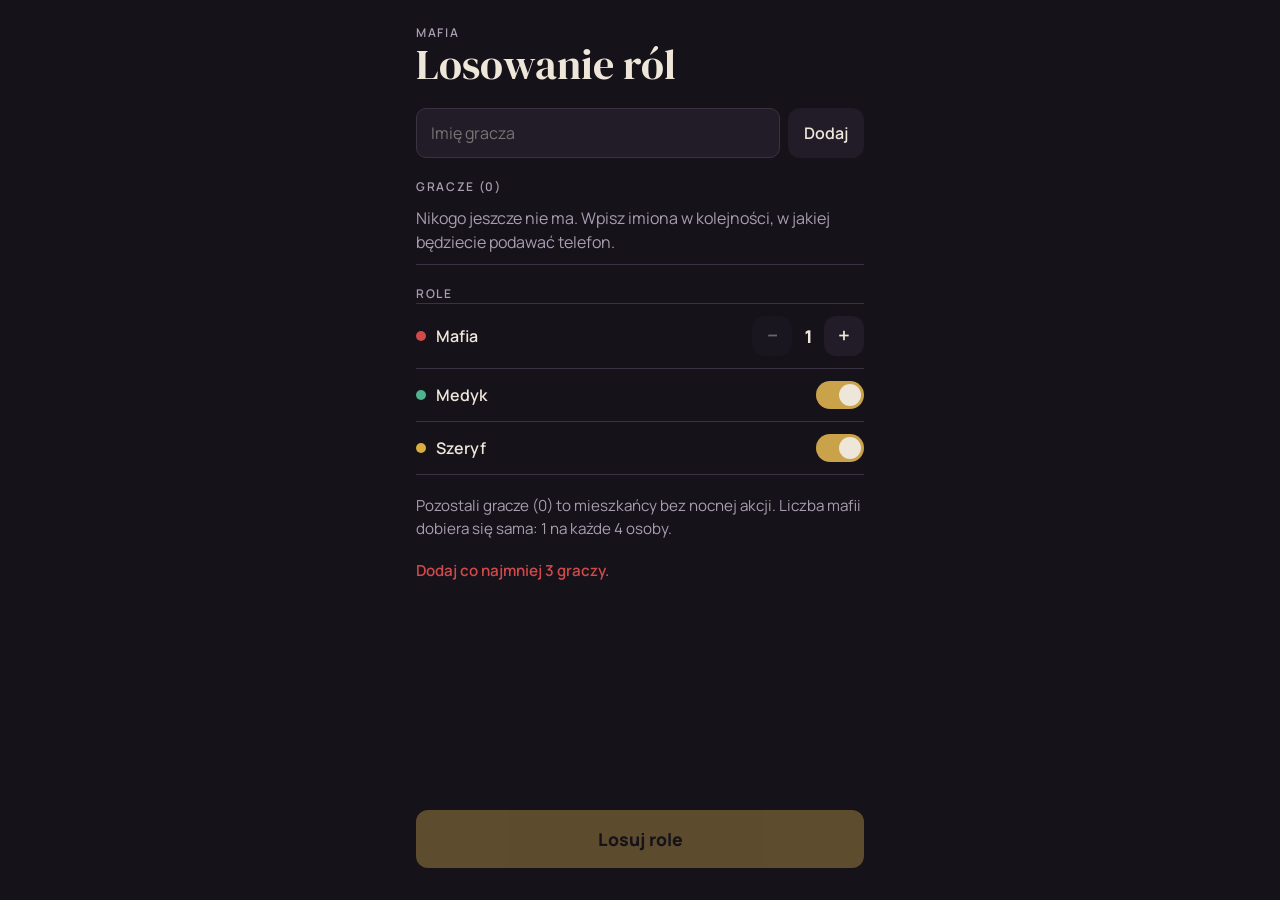
==== index.html @ 5dd01f2d "Add mafia role picker app Co-Authored-By: Claude Opus 5.5 <noreply@anthropic.com> Claude-Session: ht" ====
<!doctype html>
<html lang="pl">
<head>
<meta charset="utf-8">
<meta name="viewport" content="width=device-width, initial-scale=1, viewport-fit=cover">
<title>Mafia Losowanie Ról</title>
<link rel="preconnect" href="https://fonts.googleapis.com">
<link rel="preconnect" href="https://fonts.gstatic.com" crossorigin>
<link rel="stylesheet" href="https://fonts.googleapis.com/css2?family=DM+Serif+Display&family=Manrope:wght@400;600;800&display=swap">
<style>
/* Layout: one centered column, one screen at a time (setup → handoff → reveal → done). Dark by design: the phone gets passed around a dim table. */
:root {
  --bg: #15121a;
  --surface: #211c27;
  --line: #3a3242;
  --fg: #efe6da;
  --muted: #a99db0;
  --accent: #c9a24a;
  --mafia: #d1494b;
  --medyk: #4fb38f;
  --szeryf: #d9ad3f;
  --town: #b9aec4;
  --font-display: "DM Serif Display", Georgia, "Times New Roman", serif;
  --font-body: "Manrope", system-ui, -apple-system, "Segoe UI", sans-serif;
  color-scheme: dark;
}
* { box-sizing: border-box; }
html, body { height: 100%; }
body {
  margin: 0;
  background: var(--bg);
  color: var(--fg);
  font-family: var(--font-body);
  font-size: 16px;
  line-height: 1.5;
  -webkit-tap-highlight-color: transparent;
}
.app {
  max-width: 30rem;
  margin: 0 auto;
  min-height: 100%;
  padding-inline: 16px;
  padding-block: 24px 32px;
  display: flex;
  flex-direction: column;
}
.screen { display: flex; flex-direction: column; gap: 20px; flex: 1; }
h1, h2 {
  font-family: var(--font-display);
  font-weight: 400;
  margin: 0;
  text-wrap: balance;
  line-height: 1.1;
}
h1 { font-size: 2.6rem; }
h2 { font-size: 2rem; }
.eyebrow {
  font-size: .75rem;
  letter-spacing: .14em;
  text-transform: uppercase;
  color: var(--muted);
  font-weight: 600;
}
p { margin: 0; }
.muted { color: var(--muted); }

/* Players */
.add-row { display: flex; gap: 8px; }
.add-row input {
  flex: 1;
  min-width: 0;
  font: inherit;
  color: var(--fg);
  background: var(--surface);
  border: 1px solid var(--line);
  border-radius: 10px;
  padding: 12px 14px;
}
.add-row input:focus-visible { outline: 2px solid var(--accent); outline-offset: 1px; }
.players { list-style: none; margin: 0; padding: 0; display: flex; flex-direction: column; }
.players li {
  display: flex;
  align-items: center;
  gap: 12px;
  padding: 10px 0;
  border-bottom: 1px solid var(--line);
}
.players .num { width: 1.6rem; color: var(--muted); font-variant-numeric: tabular-nums; font-size: .9rem; }
.players .name { flex: 1; min-width: 0; overflow-wrap: anywhere; font-weight: 600; }
.empty { color: var(--muted); padding: 12px 0; border-bottom: 1px solid var(--line); }

/* Roles config */
.config { display: flex; flex-direction: column; border-top: 1px solid var(--line); }
.config-row {
  display: flex;
  align-items: center;
  justify-content: space-between;
  gap: 12px;
  padding: 12px 0;
  border-bottom: 1px solid var(--line);
}
.config-row .label { display: flex; align-items: center; gap: 10px; font-weight: 600; }
.dot { width: 10px; height: 10px; border-radius: 50%; flex: none; }
.stepper { display: flex; align-items: center; gap: 4px; }
.stepper output { min-width: 2ch; text-align: center; font-weight: 800; font-variant-numeric: tabular-nums; font-size: 1.1rem; }
.switch { position: relative; width: 48px; height: 28px; flex: none; }
.switch input { position: absolute; inset: 0; opacity: 0; margin: 0; cursor: pointer; }
.switch span {
  position: absolute; inset: 0;
  background: var(--line);
  border-radius: 14px;
  transition: background .15s;
  pointer-events: none;
}
.switch span::after {
  content: "";
  position: absolute; top: 3px; left: 3px;
  width: 22px; height: 22px; border-radius: 50%;
  background: var(--fg);
  transition: transform .15s;
}
.switch input:checked + span { background: var(--accent); }
.switch input:checked + span::after { transform: translateX(20px); }
.switch input:focus-visible + span { outline: 2px solid var(--accent); outline-offset: 2px; }
.summary { font-size: .95rem; color: var(--muted); }
.warn { color: var(--mafia); font-size: .95rem; font-weight: 600; }

/* Buttons */
button {
  font: inherit;
  cursor: pointer;
  border: none;
  border-radius: 12px;
  color: var(--fg);
  background: var(--surface);
  padding: 12px 16px;
  font-weight: 600;
}
button:focus-visible { outline: 2px solid var(--accent); outline-offset: 2px; }
button:disabled { opacity: .4; cursor: not-allowed; }
.btn-primary {
  background: var(--accent);
  color: var(--bg);
  font-weight: 800;
  font-size: 1.1rem;
  padding: 16px;
  width: 100%;
}
.btn-ghost { background: transparent; border: 1px solid var(--line); width: 100%; }
.btn-icon { width: 40px; height: 40px; padding: 0; font-size: 1.3rem; line-height: 1; background: var(--surface); }
.btn-remove { background: transparent; color: var(--muted); width: 36px; height: 36px; padding: 0; font-size: 1.3rem; }
.spacer { flex: 1; }
.actions { display: flex; flex-direction: column; gap: 10px; }

/* Handoff */
.handoff { justify-content: center; text-align: center; align-items: center; }
.handoff .who { font-family: var(--font-display); font-size: 3.2rem; line-height: 1.05; overflow-wrap: anywhere; }
.progress { font-variant-numeric: tabular-nums; color: var(--muted); }
.progress-bar { width: 100%; height: 4px; background: var(--surface); border-radius: 2px; overflow: hidden; }
.progress-bar div { height: 100%; background: var(--accent); transition: width .2s; }

/* Role card */
.card {
  border: 2px solid var(--role);
  border-radius: 18px;
  padding: 28px 20px;
  text-align: center;
  display: flex;
  flex-direction: column;
  gap: 14px;
  align-items: center;
  animation: flip .35s ease-out;
}
.card .role-name { font-family: var(--font-display); font-size: 3.4rem; color: var(--role); line-height: 1; }
.card .for { color: var(--muted); }
.card .desc { max-width: 26rem; }
.card .partners { border-top: 1px solid var(--line); padding-top: 14px; width: 100%; }
.card .partners strong { color: var(--role); }
.sigil { width: 64px; height: 64px; }
@keyframes flip { from { transform: scale(.94); } to { transform: none; } }

/* Narrator list */
.roster { list-style: none; margin: 0; padding: 0; }
.roster li { display: flex; justify-content: space-between; gap: 12px; padding: 10px 0; border-bottom: 1px solid var(--line); }
.roster .r { font-weight: 800; }

.confirm-box { border: 1px solid var(--line); border-radius: 12px; padding: 16px; display: flex; flex-direction: column; gap: 12px; }
.confirm-box .row { display: flex; gap: 10px; }
.confirm-box .row button { flex: 1; }

@media (prefers-reduced-motion: reduce) {
  .card { animation: none; }
  .switch span, .switch span::after, .progress-bar div { transition: none; }
}
</style>
</head>
<body>
<main class="app" id="app"></main>

<script>
(() => {
  const ROLES = {
    mafia: {
      name: "Mafia",
      color: "var(--mafia)",
      desc: "W nocy razem z resztą mafii wybierasz jedną osobę do wyeliminowania. W dzień udajesz niewinnego mieszkańca."
    },
    medyk: {
      name: "Medyk",
      color: "var(--medyk)",
      desc: "Każdej nocy wskazujesz jedną osobę do ochrony. Jeśli mafia wybierze właśnie ją, przeżyje."
    },
    szeryf: {
      name: "Szeryf",
      color: "var(--szeryf)",
      desc: "Każdej nocy sprawdzasz jedną osobę. Prowadzący pokaże Ci, czy należy do mafii."
    },
    town: {
      name: "Mieszkaniec",
      color: "var(--town)",
      desc: "Nie masz nocnej akcji. W dzień szukasz mafii i głosujesz, kogo wyeliminować."
    }
  };

  const SIGILS = {
    mafia: '<svg class="sigil" viewBox="0 0 64 64" aria-hidden="true"><path fill="currentColor" d="M10 38h44l-4-6H14z"/><path fill="currentColor" d="M18 32l3-18c1-4 5-5 8-3l3 2 3-2c3-2 7-1 8 3l3 18z"/><rect x="10" y="38" width="44" height="4" rx="2" fill="currentColor" opacity=".55"/></svg>',
    medyk: '<svg class="sigil" viewBox="0 0 64 64" aria-hidden="true"><path fill="currentColor" d="M26 10h12v16h16v12H38v16H26V38H10V26h16z"/></svg>',
    szeryf: '<svg class="sigil" viewBox="0 0 64 64" aria-hidden="true"><path fill="currentColor" d="M32 6l7 13 14-2-6 13 10 10-14 2-1 15-10-9-10 9-1-15-14-2 10-10-6-13 14 2z"/><circle cx="32" cy="34" r="7" fill="var(--bg)"/></svg>',
    town: '<svg class="sigil" viewBox="0 0 64 64" aria-hidden="true"><path fill="currentColor" d="M32 10L8 30h6v24h14V40h8v14h14V30h6z"/></svg>'
  };

  const STORE_KEY = "mafia-roles-v1";
  const app = document.getElementById("app");

  const saved = load();
  const state = {
    players: saved.players || [],
    mafia: saved.mafia || 1,
    medyk: saved.medyk ?? true,
    szeryf: saved.szeryf ?? true,
    mafiaTouched: saved.mafiaTouched || false,
    assignment: null,   // [{ name, role }]
    index: 0,
    phase: "setup",     // setup | handoff | reveal | done
    confirm: null,
    showRoster: false
  };

  function load() {
    try { return JSON.parse(localStorage.getItem(STORE_KEY)) || {}; } catch { return {}; }
  }
  function save() {
    try {
      localStorage.setItem(STORE_KEY, JSON.stringify({
        players: state.players, mafia: state.mafia, medyk: state.medyk,
        szeryf: state.szeryf, mafiaTouched: state.mafiaTouched
      }));
    } catch {}
  }

  function esc(s) {
    return String(s).replace(/[&<>"']/g, c => ({ "&": "&amp;", "<": "&lt;", ">": "&gt;", '"': "&quot;", "'": "&#39;" }[c]));
  }

  function suggestedMafia(n) { return Math.max(1, Math.floor(n / 4)); }

  function randInt(max) {
    const buf = new Uint32Array(1);
    const limit = Math.floor(0x100000000 / max) * max;
    let x;
    do { crypto.getRandomValues(buf); x = buf[0]; } while (x >= limit);
    return x % max;
  }
  function shuffle(arr) {
    const a = arr.slice();
    for (let i = a.length - 1; i > 0; i--) {
      const j = randInt(i + 1);
      [a[i], a[j]] = [a[j], a[i]];
    }
    return a;
  }

  function validate() {
    const n = state.players.length;
    const specials = state.mafia + (state.medyk ? 1 : 0) + (state.szeryf ? 1 : 0);
    if (n < 3) return { ok: false, msg: "Dodaj co najmniej 3 graczy." };
    if (specials > n) return { ok: false, msg: `Za dużo ról specjalnych (${specials}) na ${n} graczy.` };
    if (state.mafia * 2 >= n) return { ok: false, msg: "Mafii musi być mniej niż połowa graczy, inaczej wygrywa od razu." };
    return { ok: true };
  }

  function deal() {
    const roles = [];
    for (let i = 0; i < state.mafia; i++) roles.push("mafia");
    if (state.medyk) roles.push("medyk");
    if (state.szeryf) roles.push("szeryf");
    while (roles.length < state.players.length) roles.push("town");
    const shuffled = shuffle(roles);
    state.assignment = state.players.map((name, i) => ({ name, role: shuffled[i] }));
    state.index = 0;
    state.phase = "handoff";
    state.confirm = null;
    state.showRoster = false;
    requestWakeLock();
  }

  let wakeLock = null;
  async function requestWakeLock() {
    try { if ("wakeLock" in navigator && !wakeLock) wakeLock = await navigator.wakeLock.request("screen"); } catch {}
  }
  document.addEventListener("visibilitychange", () => {
    if (document.visibilityState === "visible" && state.phase !== "setup") { wakeLock = null; requestWakeLock(); }
  });

  function addPlayer(raw) {
    const name = raw.trim().replace(/\s+/g, " ");
    if (!name) return "";
    if (state.players.some(p => p.toLowerCase() === name.toLowerCase())) return `${name} już jest na liście.`;
    state.players.push(name);
    if (!state.mafiaTouched) state.mafia = suggestedMafia(state.players.length);
    save();
    return "";
  }

  // ---------- Render ----------
  function render(focusInput) {
    const fn = { setup: renderSetup, handoff: renderHandoff, reveal: renderReveal, done: renderDone }[state.phase];
    app.innerHTML = fn();
    if (focusInput) {
      const inp = document.getElementById("name-input");
      if (inp) inp.focus();
    }
    window.scrollTo(0, 0);
  }

  function renderSetup() {
    const n = state.players.length;
    const v = validate();
    const town = Math.max(0, n - state.mafia - (state.medyk ? 1 : 0) - (state.szeryf ? 1 : 0));
    const list = n
      ? state.players.map((p, i) => `
          <li>
            <span class="num">${i + 1}.</span>
            <span class="name">${esc(p)}</span>
            <button class="btn-remove" data-act="remove" data-i="${i}" aria-label="Usuń ${esc(p)}">×</button>
          </li>`).join("")
      : `<li class="empty">Nikogo jeszcze nie ma. Wpisz imiona w kolejności, w jakiej będziecie podawać telefon.</li>`;

    return `
      <section class="screen">
        <div>
          <div class="eyebrow">Mafia</div>
          <h1>Losowanie ról</h1>
        </div>

        <form class="add-row" id="add-form" autocomplete="off">
          <input id="name-input" type="text" placeholder="Imię gracza" maxlength="24" enterkeyhint="done" aria-label="Imię gracza">
          <button type="submit">Dodaj</button>
        </form>
        <p class="warn" id="add-err" hidden></p>

        <div>
          <div class="eyebrow">Gracze (${n})</div>
          <ul class="players">${list}</ul>
        </div>

        <div>
          <div class="eyebrow">Role</div>
          <div class="config">
            <div class="config-row">
              <span class="label"><span class="dot" style="background:var(--mafia)"></span>Mafia</span>
              <div class="stepper">
                <button class="btn-icon" data-act="mafia-dec" aria-label="Mniej mafii" ${state.mafia <= 1 ? "disabled" : ""}>−</button>
                <output id="mafia-count">${state.mafia}</output>
                <button class="btn-icon" data-act="mafia-inc" aria-label="Więcej mafii">+</button>
              </div>
            </div>
            <label class="config-row" for="t-medyk">
              <span class="label"><span class="dot" style="background:var(--medyk)"></span>Medyk</span>
              <span class="switch"><input type="checkbox" id="t-medyk" data-act="toggle-medyk" ${state.medyk ? "checked" : ""}><span></span></span>
            </label>
            <label class="config-row" for="t-szeryf">
              <span class="label"><span class="dot" style="background:var(--szeryf)"></span>Szeryf</span>
              <span class="switch"><input type="checkbox" id="t-szeryf" data-act="toggle-szeryf" ${state.szeryf ? "checked" : ""}><span></span></span>
            </label>
          </div>
        </div>

        <p class="summary">Pozostali gracze (${town}) to mieszkańcy bez nocnej akcji.${state.mafiaTouched ? "" : ` Liczba mafii dobiera się sama: 1 na każde 4 osoby.`}</p>
        ${v.ok ? "" : `<p class="warn">${v.msg}</p>`}

        <div class="spacer"></div>
        <div class="actions">
          <button class="btn-primary" data-act="deal" ${v.ok ? "" : "disabled"}>Losuj role</button>
          ${n ? `<button class="btn-ghost" data-act="clear">Wyczyść listę</button>` : ""}
          ${state.confirm === "clear" ? confirmBox("Usunąć wszystkich graczy z listy?", "clear-yes") : ""}
        </div>
      </section>`;
  }

  function progress() {
    const total = state.assignment.length;
    return `
      <div style="width:100%;display:flex;flex-direction:column;gap:8px">
        <div class="progress">Gracz ${state.index + 1} z ${total}</div>
        <div class="progress-bar"><div style="width:${(state.index / total) * 100}%"></div></div>
      </div>`;
  }

  function renderHandoff() {
    const p = state.assignment[state.index];
    return `
      <section class="screen handoff">
        ${progress()}
        <div class="spacer"></div>
        <p class="muted">Podaj telefon do</p>
        <div class="who">${esc(p.name)}</div>
        <p class="muted">Upewnij się, że nikt inny nie patrzy na ekran.</p>
        <div class="spacer"></div>
        <div class="actions" style="width:100%">
          <button class="btn-primary" data-act="show">Jestem ${esc(p.name)}, pokaż rolę</button>
          <button class="btn-ghost" data-act="abort">Przerwij grę</button>
          ${state.confirm === "abort" ? confirmBox("Przerwać? Role trzeba będzie wylosować od nowa.", "abort-yes") : ""}
        </div>
      </section>`;
  }

  function renderReveal() {
    const p = state.assignment[state.index];
    const r = ROLES[p.role];
    let partners = "";
    if (p.role === "mafia") {
      const others = state.assignment.filter(a => a.role === "mafia" && a.name !== p.name).map(a => `<strong>${esc(a.name)}</strong>`);
      partners = `<div class="partners">${others.length ? `Twoja mafia: ${others.join(", ")}` : "Działasz sam."}</div>`;
    }
    const last = state.index === state.assignment.length - 1;
    return `
      <section class="screen">
        ${progress()}
        <div class="card" style="--role:${r.color}">
          <span class="for">${esc(p.name)}, Twoja rola to</span>
          <span style="color:var(--role)">${SIGILS[p.role]}</span>
          <span class="role-name">${r.name}</span>
          <p class="desc">${r.desc}</p>
          ${partners}
        </div>
        <div class="spacer"></div>
        <button class="btn-primary" data-act="hide">${last ? "Zapamiętane, zakończ" : "Zapamiętane, ukryj i podaj dalej"}</button>
      </section>`;
  }

  function renderDone() {
    const roster = state.assignment.map(a => {
      const r = ROLES[a.role];
      return `<li><span>${esc(a.name)}</span><span class="r" style="color:${r.color}">${r.name}</span></li>`;
    }).join("");
    return `
      <section class="screen">
        <div>
          <div class="eyebrow">Wszyscy znają role</div>
          <h2>Miasto zasypia</h2>
        </div>
        <p class="muted">Oddajcie telefon prowadzącemu. Tylko prowadzący może zajrzeć do listy ról.</p>
        ${state.showRoster
          ? `<ul class="roster">${roster}</ul>
             <button class="btn-ghost" data-act="hide-roster">Ukryj listę</button>`
          : `<button class="btn-ghost" data-act="show-roster">Pokaż role (tylko prowadzący)</button>
             ${state.confirm === "roster" ? confirmBox("Na pewno jesteś prowadzącym? Lista pokaże role wszystkich graczy.", "roster-yes") : ""}`}
        <div class="spacer"></div>
        <div class="actions">
          <button class="btn-primary" data-act="deal">Nowe losowanie, ci sami gracze</button>
          <button class="btn-ghost" data-act="to-setup">Zmień graczy lub role</button>
        </div>
      </section>`;
  }

  function confirmBox(text, yesAct) {
    return `
      <div class="confirm-box">
        <p>${text}</p>
        <div class="row">
          <button class="btn-ghost" data-act="confirm-no">Anuluj</button>
          <button class="btn-primary" data-act="${yesAct}" style="font-size:1rem;padding:12px">Tak</button>
        </div>
      </div>`;
  }

  // ---------- Events ----------
  app.addEventListener("submit", e => {
    e.preventDefault();
    const inp = document.getElementById("name-input");
    const err = addPlayer(inp.value);
    render(true);
    if (err) {
      const el = document.getElementById("add-err");
      el.textContent = err;
      el.hidden = false;
      document.getElementById("name-input").value = inp.value;
    }
  });

  app.addEventListener("change", e => {
    const act = e.target.dataset.act;
    if (!act) return;
    if (act === "toggle-medyk") state.medyk = e.target.checked;
    if (act === "toggle-szeryf") state.szeryf = e.target.checked;
    save();
    render();
  });

  app.addEventListener("click", e => {
    const btn = e.target.closest("button[data-act]");
    if (!btn || btn.disabled) return;
    const act = btn.dataset.act;
    switch (act) {
      case "remove":
        state.players.splice(+btn.dataset.i, 1);
        if (!state.mafiaTouched) state.mafia = suggestedMafia(state.players.length);
        break;
      case "mafia-dec": state.mafia = Math.max(1, state.mafia - 1); state.mafiaTouched = true; break;
      case "mafia-inc": state.mafia += 1; state.mafiaTouched = true; break;
      case "clear": state.confirm = "clear"; break;
      case "clear-yes": state.players = []; state.mafia = 1; state.mafiaTouched = false; state.confirm = null; break;
      case "deal": if (validate().ok) deal(); break;
      case "show": state.phase = "reveal"; state.confirm = null; break;
      case "hide":
        state.index += 1;
        state.phase = state.index >= state.assignment.length ? "done" : "handoff";
        break;
      case "abort": state.confirm = "abort"; break;
      case "abort-yes": state.phase = "setup"; state.assignment = null; state.confirm = null; break;
      case "show-roster": state.confirm = "roster"; break;
      case "roster-yes": state.showRoster = true; state.confirm = null; break;
      case "hide-roster": state.showRoster = false; break;
      case "to-setup": state.phase = "setup"; state.assignment = null; state.confirm = null; break;
      case "confirm-no": state.confirm = null; break;
      default: return;
    }
    save();
    render();
  });

  render();
})();
</script>
</body>
</html>
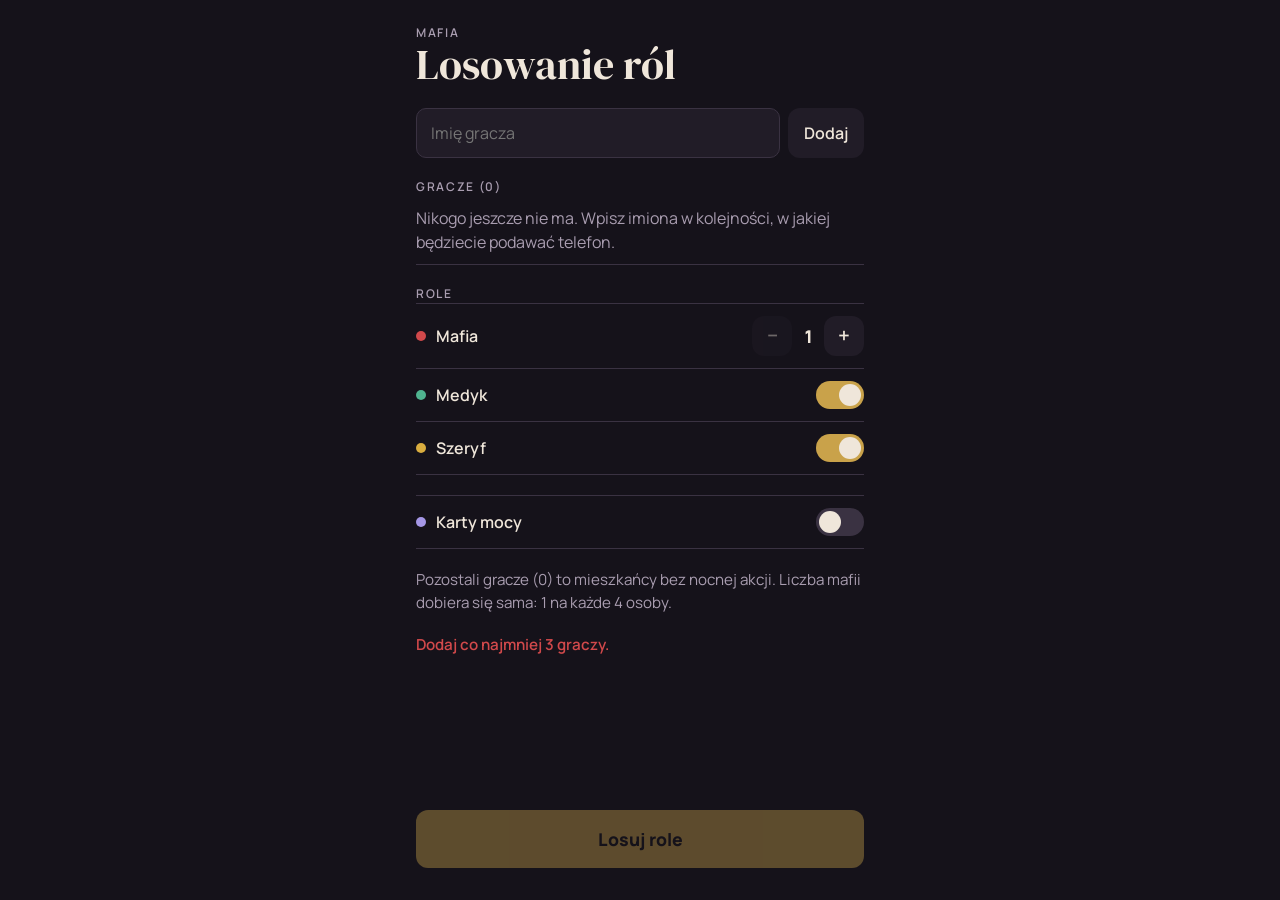
==== commit fcaceec9: "Add optional power cards Co-Authored-By: Claude Opus 5.5 <noreply@anthropic.com> Claude-Session: htt" ====
--- a/index.html
+++ b/index.html
@@ -20,6 +20,7 @@
   --medyk: #4fb38f;
   --szeryf: #d9ad3f;
   --town: #b9aec4;
+  --power: #a597e6;
   --font-display: "DM Serif Display", Georgia, "Times New Roman", serif;
   --font-body: "Manrope", system-ui, -apple-system, "Segoe UI", sans-serif;
   color-scheme: dark;
@@ -178,6 +179,26 @@
 .card .partners strong { color: var(--role); }
 .sigil { width: 64px; height: 64px; }
 @keyframes flip { from { transform: scale(.94); } to { transform: none; } }
+
+/* Power cards */
+.power-head { display: flex; align-items: center; justify-content: space-between; gap: 12px; }
+.power-bulk { display: flex; gap: 8px; padding-top: 12px; }
+.power-bulk button { padding: 6px 12px; font-size: .85rem; background: transparent; border: 1px solid var(--line); color: var(--muted); }
+.power-row { align-items: flex-start; }
+.power-row .label { flex-direction: column; align-items: flex-start; gap: 2px; min-width: 0; }
+.power-row .pdesc { font-weight: 400; font-size: .88rem; color: var(--muted); }
+.power-card {
+  border: 1px dashed var(--power);
+  border-radius: 14px;
+  padding: 16px 18px;
+  display: flex;
+  flex-direction: column;
+  gap: 6px;
+}
+.power-card .eyebrow { color: var(--power); }
+.power-card .pname { font-family: var(--font-display); font-size: 1.8rem; line-height: 1.1; color: var(--power); }
+.power-card .note { font-size: .85rem; color: var(--muted); }
+.roster .p { display: block; font-size: .85rem; color: var(--power); }
 
 /* Narrator list */
 .roster { list-style: none; margin: 0; padding: 0; }
@@ -229,6 +250,23 @@
     town: '<svg class="sigil" viewBox="0 0 64 64" aria-hidden="true"><path fill="currentColor" d="M32 10L8 30h6v24h14V40h8v14h14V30h6z"/></svg>'
   };
 
+  // Każda karta działa raz na grę. Gracz zgłasza jej użycie prowadzącemu.
+  const POWERS = [
+    { id: "kamizelka", name: "Kamizelka kuloodporna", desc: "Przeżywasz pierwszy nocny atak mafii na Ciebie." },
+    { id: "immunitet", name: "Immunitet", desc: "Raz unikasz wyeliminowania w dziennym głosowaniu. Odpada osoba z drugim wynikiem." },
+    { id: "podwojny", name: "Podwójny głos", desc: "W jednym dziennym głosowaniu Twój głos liczy się podwójnie." },
+    { id: "weto", name: "Weto", desc: "Raz anulujesz dzienne głosowanie. Tego dnia nikt nie odpada." },
+    { id: "alibi", name: "Alibi", desc: "Gdy szeryf sprawdzi Cię pierwszy raz, prowadzący pokaże mu, że nie jesteś mafią." },
+    { id: "podsluch", name: "Podsłuch", desc: "Raz w nocy prowadzący zdradza Ci, kogo wskazała mafia. Nie dowiesz się, kto wskazywał." },
+    { id: "zemsta", name: "Zemsta", desc: "Gdy odpadniesz, wskazujesz jedną osobę, która odpada razem z Tobą." },
+    { id: "testament", name: "Testament", desc: "Gdy odpadniesz, prowadzący ujawnia wszystkim rolę jednej wybranej przez Ciebie osoby." },
+    { id: "kneblowanie", name: "Knebel", desc: "Raz w ciągu dnia wskazujesz osobę, która do końca dnia nie może mówić ani głosować." },
+    { id: "przekupstwo", name: "Przekupstwo", desc: "Raz przenosisz głos wybranej osoby na innego kandydata w dziennym głosowaniu." },
+    { id: "detektyw", name: "Detektyw", desc: "Raz w nocy pytasz prowadzącego, czy wybrana osoba ma jakąkolwiek rolę specjalną." },
+    { id: "zamiana", name: "Zamiana miejsc", desc: "Raz w nocy wskazujesz osobę. Jeśli mafia zaatakuje Ciebie, zginie ona zamiast Ciebie." }
+  ];
+  const POWER_BY_ID = Object.fromEntries(POWERS.map(c => [c.id, c]));
+
   const STORE_KEY = "mafia-roles-v1";
   const app = document.getElementById("app");
 
@@ -239,7 +277,9 @@
     medyk: saved.medyk ?? true,
     szeryf: saved.szeryf ?? true,
     mafiaTouched: saved.mafiaTouched || false,
-    assignment: null,   // [{ name, role }]
+    powersOn: saved.powersOn ?? false,
+    powers: (saved.powers || POWERS.map(c => c.id)).filter(id => POWER_BY_ID[id]),
+    assignment: null,   // [{ name, role, power }]
     index: 0,
     phase: "setup",     // setup | handoff | reveal | done
     confirm: null,
@@ -253,7 +293,8 @@
     try {
       localStorage.setItem(STORE_KEY, JSON.stringify({
         players: state.players, mafia: state.mafia, medyk: state.medyk,
-        szeryf: state.szeryf, mafiaTouched: state.mafiaTouched
+        szeryf: state.szeryf, mafiaTouched: state.mafiaTouched,
+        powersOn: state.powersOn, powers: state.powers
       }));
     } catch {}
   }
@@ -286,6 +327,7 @@
     if (n < 3) return { ok: false, msg: "Dodaj co najmniej 3 graczy." };
     if (specials > n) return { ok: false, msg: `Za dużo ról specjalnych (${specials}) na ${n} graczy.` };
     if (state.mafia * 2 >= n) return { ok: false, msg: "Mafii musi być mniej niż połowa graczy, inaczej wygrywa od razu." };
+    if (state.powersOn && !state.powers.length) return { ok: false, msg: "Włącz co najmniej jedną kartę mocy albo wyłącz karty mocy." };
     return { ok: true };
   }
 
@@ -296,12 +338,20 @@
     if (state.szeryf) roles.push("szeryf");
     while (roles.length < state.players.length) roles.push("town");
     const shuffled = shuffle(roles);
-    state.assignment = state.players.map((name, i) => ({ name, role: shuffled[i] }));
+    const powers = state.powersOn ? drawPowers(state.players.length) : [];
+    state.assignment = state.players.map((name, i) => ({ name, role: shuffled[i], power: powers[i] || null }));
     state.index = 0;
     state.phase = "handoff";
     state.confirm = null;
     state.showRoster = false;
     requestWakeLock();
+  }
+
+  // Karty nie powtarzają się, dopóki starcza talii. Potem talia jest tasowana od nowa.
+  function drawPowers(n) {
+    const out = [];
+    while (out.length < n) out.push(...shuffle(state.powers));
+    return out.slice(0, n);
   }
 
   let wakeLock = null;
@@ -330,8 +380,10 @@
       const inp = document.getElementById("name-input");
       if (inp) inp.focus();
     }
-    window.scrollTo(0, 0);
-  }
+    if (state.phase !== lastPhase || state.phase !== "setup") window.scrollTo(0, 0);
+    lastPhase = state.phase;
+  }
+  let lastPhase = null;
 
   function renderSetup() {
     const n = state.players.length;
@@ -386,6 +438,16 @@
           </div>
         </div>
 
+        <div>
+          <div class="config">
+            <label class="config-row" for="t-powers">
+              <span class="label"><span class="dot" style="background:var(--power)"></span>Karty mocy</span>
+              <span class="switch"><input type="checkbox" id="t-powers" data-act="toggle-powers" ${state.powersOn ? "checked" : ""}><span></span></span>
+            </label>
+          </div>
+          ${state.powersOn ? renderPowerList() : ""}
+        </div>
+
         <p class="summary">Pozostali gracze (${town}) to mieszkańcy bez nocnej akcji.${state.mafiaTouched ? "" : ` Liczba mafii dobiera się sama: 1 na każde 4 osoby.`}</p>
         ${v.ok ? "" : `<p class="warn">${v.msg}</p>`}
 
@@ -396,6 +458,25 @@
           ${state.confirm === "clear" ? confirmBox("Usunąć wszystkich graczy z listy?", "clear-yes") : ""}
         </div>
       </section>`;
+  }
+
+  function renderPowerList() {
+    const on = new Set(state.powers);
+    const rows = POWERS.map(c => `
+      <label class="config-row power-row" for="pc-${c.id}">
+        <span class="label"><span>${c.name}</span><span class="pdesc">${c.desc}</span></span>
+        <span class="switch"><input type="checkbox" id="pc-${c.id}" data-act="toggle-card" data-id="${c.id}" ${on.has(c.id) ? "checked" : ""}><span></span></span>
+      </label>`).join("");
+    const n = state.players.length;
+    const repeat = n > state.powers.length && state.powers.length
+      ? ` Graczy jest więcej niż kart, więc część kart się powtórzy.` : "";
+    return `
+      <div class="power-bulk">
+        <button data-act="cards-all">Włącz wszystkie</button>
+        <button data-act="cards-none">Wyłącz wszystkie</button>
+      </div>
+      <p class="summary" style="padding-top:10px">Każdy gracz dostaje jedną losową kartę z ${state.powers.length} włączonych.${repeat}</p>
+      <div class="config" style="border-top:none">${rows}</div>`;
   }
 
   function progress() {
@@ -444,6 +525,13 @@
           <p class="desc">${r.desc}</p>
           ${partners}
         </div>
+        ${p.power ? `
+        <div class="power-card">
+          <span class="eyebrow">Twoja karta mocy</span>
+          <span class="pname">${POWER_BY_ID[p.power].name}</span>
+          <p>${POWER_BY_ID[p.power].desc}</p>
+          <p class="note">Działa raz na grę. Gdy chcesz jej użyć, daj znać prowadzącemu.</p>
+        </div>` : ""}
         <div class="spacer"></div>
         <button class="btn-primary" data-act="hide">${last ? "Zapamiętane, zakończ" : "Zapamiętane, ukryj i podaj dalej"}</button>
       </section>`;
@@ -452,7 +540,8 @@
   function renderDone() {
     const roster = state.assignment.map(a => {
       const r = ROLES[a.role];
-      return `<li><span>${esc(a.name)}</span><span class="r" style="color:${r.color}">${r.name}</span></li>`;
+      const pw = a.power ? `<span class="p">${POWER_BY_ID[a.power].name}</span>` : "";
+      return `<li><span>${esc(a.name)}${pw}</span><span class="r" style="color:${r.color}">${r.name}</span></li>`;
     }).join("");
     return `
       <section class="screen">
@@ -504,6 +593,13 @@
     if (!act) return;
     if (act === "toggle-medyk") state.medyk = e.target.checked;
     if (act === "toggle-szeryf") state.szeryf = e.target.checked;
+    if (act === "toggle-powers") state.powersOn = e.target.checked;
+    if (act === "toggle-card") {
+      const id = e.target.dataset.id;
+      state.powers = e.target.checked
+        ? POWERS.map(c => c.id).filter(x => x === id || state.powers.includes(x))
+        : state.powers.filter(x => x !== id);
+    }
     save();
     render();
   });
@@ -520,6 +616,8 @@
       case "mafia-dec": state.mafia = Math.max(1, state.mafia - 1); state.mafiaTouched = true; break;
       case "mafia-inc": state.mafia += 1; state.mafiaTouched = true; break;
       case "clear": state.confirm = "clear"; break;
+      case "cards-all": state.powers = POWERS.map(c => c.id); break;
+      case "cards-none": state.powers = []; break;
       case "clear-yes": state.players = []; state.mafia = 1; state.mafiaTouched = false; state.confirm = null; break;
       case "deal": if (validate().ok) deal(); break;
       case "show": state.phase = "reveal"; state.confirm = null; break;
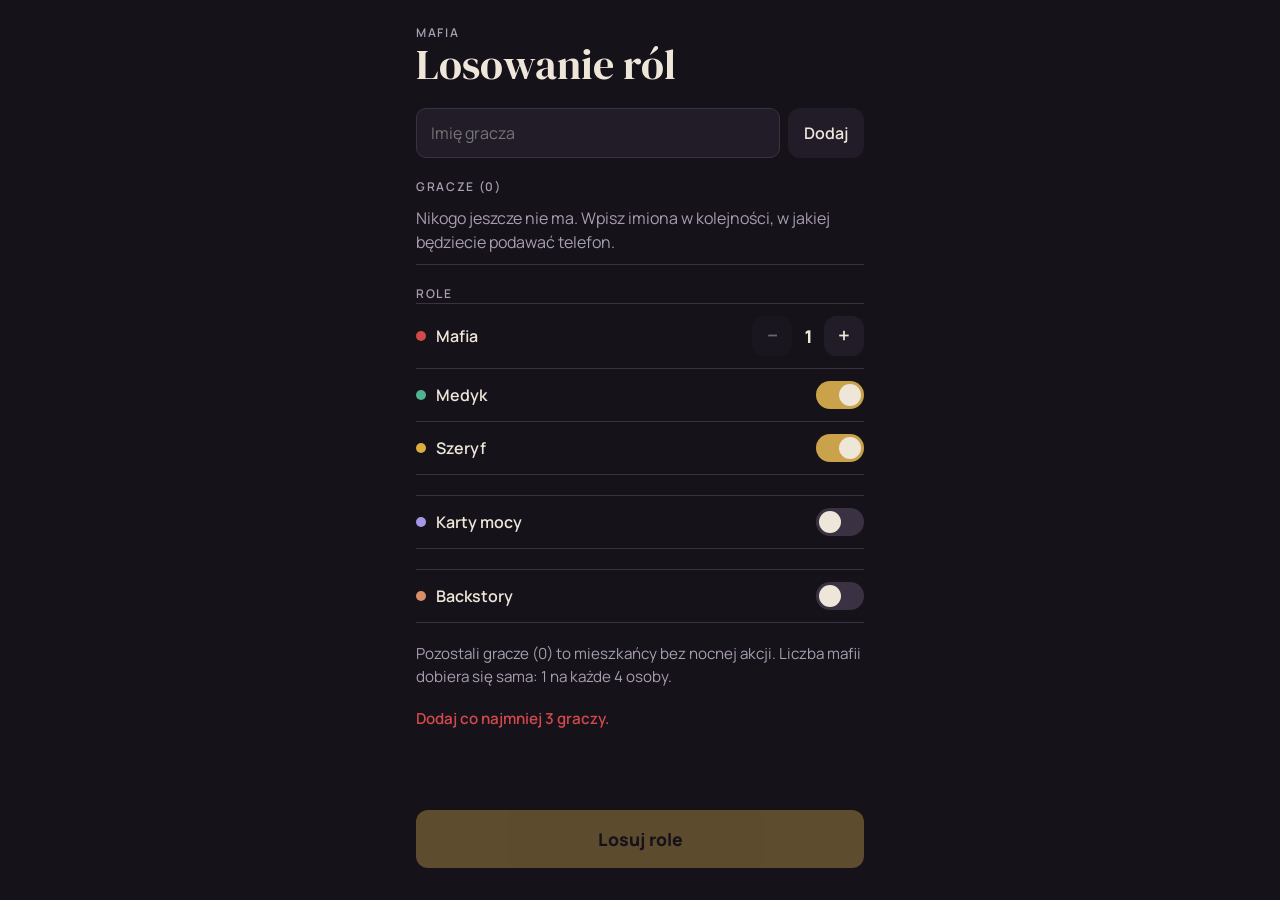
==== commit faab01cd: "Add optional backstory pool Co-Authored-By: Claude Opus 5.5 <noreply@anthropic.com> Claude-Session: " ====
--- a/index.html
+++ b/index.html
@@ -21,6 +21,7 @@
   --szeryf: #d9ad3f;
   --town: #b9aec4;
   --power: #a597e6;
+  --story: #d98e6a;
   --font-display: "DM Serif Display", Georgia, "Times New Roman", serif;
   --font-body: "Manrope", system-ui, -apple-system, "Segoe UI", sans-serif;
   color-scheme: dark;
@@ -199,6 +200,13 @@
 .power-card .pname { font-family: var(--font-display); font-size: 1.8rem; line-height: 1.1; color: var(--power); }
 .power-card .note { font-size: .85rem; color: var(--muted); }
 .roster .p { display: block; font-size: .85rem; color: var(--power); }
+
+/* Backstory */
+.story-card { border-left: 3px solid var(--story); padding: 4px 0 4px 16px; display: flex; flex-direction: column; gap: 6px; }
+.story-card .eyebrow { color: var(--story); }
+.story-card .sname { font-family: var(--font-display); font-size: 1.6rem; line-height: 1.1; }
+.story-card .note { font-size: .85rem; color: var(--muted); }
+.roster .s { display: block; font-size: .85rem; color: var(--story); }
 
 /* Narrator list */
 .roster { list-style: none; margin: 0; padding: 0; }
@@ -267,6 +275,40 @@
   ];
   const POWER_BY_ID = Object.fromEntries(POWERS.map(c => [c.id, c]));
 
+  // Historie są neutralne wobec ról: mafia opowiada swoją tak samo jak mieszkańcy.
+  const STORIES = [
+    { t: "Emerytowany listonosz", d: "Przez 40 lat roznosiłeś listy w tym mieście. Znasz każdą skrzynkę pocztową i wiesz, kto dostaje dziwne paczki." },
+    { t: "Właścicielka piekarni", d: "Wstajesz o 3:00, żeby piec chleb. Widziałaś, kto wraca do domu nad ranem, ale nikomu nie mówiłaś." },
+    { t: "Nowy w mieście", d: "Przyjechałeś tydzień temu z dużego miasta. Nikt nie wie, czym się wcześniej zajmowałeś, a Ty nie lubisz o tym mówić." },
+    { t: "Lokalny hydraulik", d: "Byłeś w piwnicy prawie każdego domu. W jednej z nich znalazłeś coś, czego nie powinieneś był zobaczyć." },
+    { t: "Proboszcz parafii", d: "Słuchasz spowiedzi całego miasta. Tajemnica spowiedzi coraz bardziej Ci ciąży." },
+    { t: "Nauczycielka matematyki", d: "Uczyłaś połowę osób przy tym stole. Pamiętasz, kto ściągał na klasówkach." },
+    { t: "Barman z Pod Kogutem", d: "Nalewasz piwo od 20 lat. Ludzie po trzecim kuflu mówią Ci rzeczy, których nie powiedzieliby nikomu." },
+    { t: "Wnuczka burmistrza", d: "Wróciłaś ze studiów za granicą. Plotki mówią, że dziadek ma długi u niewłaściwych ludzi." },
+    { t: "Taksówkarz na nocnej zmianie", d: "Wozisz ludzi po nocach i nie zadajesz pytań. Ostatnio jeden kurs skończył się pod opuszczonym magazynem." },
+    { t: "Fryzjerka", d: "W Twoim salonie plotki krążą szybciej niż nożyczki. Wiesz, kto z kim się pokłócił w tym tygodniu." },
+    { t: "Weterynarz", d: "Leczysz psy i koty całego miasta. Wczoraj ktoś przyniósł psa z raną, która nie wyglądała na ugryzienie." },
+    { t: "Były bokser", d: "Kiedyś walczyłeś o mistrzostwo województwa. Teraz prowadzisz siłownię i spłacasz pożyczkę, o której wolisz nie mówić." },
+    { t: "Kwiaciarka", d: "Ktoś co tydzień zamawia u Ciebie wieniec pogrzebowy, zawsze dzień przed czyimś zniknięciem." },
+    { t: "Dziennikarz lokalnej gazety", d: "Od miesięcy piszesz artykuł o korupcji w mieście. Ktoś włamał się do Twojego biura i zabrał notatki." },
+    { t: "Ogrodnik z willi na wzgórzu", d: "Pracujesz dla najbogatszej rodziny w okolicy. Pod różami zakopano coś, co nie jest kompostem." },
+    { t: "Pielęgniarka z przychodni", d: "Masz dostęp do szafki z lekami. W zeszłym tygodniu kilku opakowań zabrakło, a Ty nie zgłosiłaś tego szefowi." },
+    { t: "Sprzedawca używanych aut", d: "Każde auto ma swoją historię. Jedno, które sprzedałeś miesiąc temu, miało w bagażniku dziurę po kuli." },
+    { t: "Organistka", d: "Grasz na każdym ślubie i pogrzebie. Ostatnio pogrzebów jest więcej niż ślubów i zaczyna Cię to niepokoić." },
+    { t: "Kierowca autobusu", d: "Codziennie tą samą trasą. Od tygodnia na przystanku przy cmentarzu wsiada ten sam człowiek w kapeluszu." },
+    { t: "Wędkarz z jeziora", d: "Spędzasz noce nad wodą. Trzy dni temu ktoś o północy wrzucił do jeziora ciężką torbę." },
+    { t: "Właściciel lombardu", d: "Ludzie przynoszą Ci rzeczy i nie pytasz, skąd je mają. Wczoraj ktoś zastawił zegarek z wygrawerowanym nazwiskiem zaginionego." },
+    { t: "Sołtyska", d: "Znasz wszystkich i wszystkich pilnujesz. Ostatnio ktoś podrzucił Ci anonim z groźbą." },
+    { t: "Student na wakacjach", d: "Przyjechałeś do babci na lato i miało być nudno. Wczoraj w nocy obudził Cię strzał gdzieś za lasem." },
+    { t: "Kucharz w szkolnej stołówce", d: "Gotujesz dla dzieci i nauczycieli. Ktoś regularnie zamawia u Ciebie dziesięć obiadów na wynos do starego młyna." },
+    { t: "Zegarmistrz", d: "Naprawiasz zegary od 30 lat. Każdy w mieście ma u Ciebie coś w naprawie, a Ty znasz ich rozkład dnia co do minuty." },
+    { t: "Instruktorka jazdy", d: "Uczyłaś jeździć połowę miasta. Jedna z Twoich kursantek nagle kupiła drogie auto za gotówkę." },
+    { t: "Strażak ochotnik", d: "Gasiłeś ostatni pożar stodoły. Wszyscy mówili, że to zwarcie, ale Ty czułeś zapach benzyny." },
+    { t: "Antykwariusz", d: "Handlujesz starociami. Ktoś zaoferował Ci obraz, który według katalogu wisi w muzeum w Krakowie." },
+    { t: "Pszczelarz", d: "Twoje ule stoją na skraju lasu. Pszczoły od tygodnia omijają jedną polanę i nie wiesz dlaczego." },
+    { t: "Listonoszka na zastępstwie", d: "Rozwozisz pocztę od miesiąca. Jedna koperta bez nadawcy wraca do Ciebie codziennie, choć adres jest prawidłowy." }
+  ];
+
   const STORE_KEY = "mafia-roles-v1";
   const app = document.getElementById("app");
 
@@ -278,6 +320,7 @@
     szeryf: saved.szeryf ?? true,
     mafiaTouched: saved.mafiaTouched || false,
     powersOn: saved.powersOn ?? false,
+    storiesOn: saved.storiesOn ?? false,
     powers: (saved.powers || POWERS.map(c => c.id)).filter(id => POWER_BY_ID[id]),
     assignment: null,   // [{ name, role, power }]
     index: 0,
@@ -294,7 +337,7 @@
       localStorage.setItem(STORE_KEY, JSON.stringify({
         players: state.players, mafia: state.mafia, medyk: state.medyk,
         szeryf: state.szeryf, mafiaTouched: state.mafiaTouched,
-        powersOn: state.powersOn, powers: state.powers
+        powersOn: state.powersOn, powers: state.powers, storiesOn: state.storiesOn
       }));
     } catch {}
   }
@@ -339,7 +382,8 @@
     while (roles.length < state.players.length) roles.push("town");
     const shuffled = shuffle(roles);
     const powers = state.powersOn ? drawPowers(state.players.length) : [];
-    state.assignment = state.players.map((name, i) => ({ name, role: shuffled[i], power: powers[i] || null }));
+    const stories = state.storiesOn ? drawFrom(STORIES.map((_, i) => i), state.players.length) : [];
+    state.assignment = state.players.map((name, i) => ({ name, role: shuffled[i], power: powers[i] || null, story: stories[i] ?? null }));
     state.index = 0;
     state.phase = "handoff";
     state.confirm = null;
@@ -348,11 +392,12 @@
   }
 
   // Karty nie powtarzają się, dopóki starcza talii. Potem talia jest tasowana od nowa.
-  function drawPowers(n) {
+  function drawFrom(pool, n) {
     const out = [];
-    while (out.length < n) out.push(...shuffle(state.powers));
+    while (out.length < n) out.push(...shuffle(pool));
     return out.slice(0, n);
   }
+  function drawPowers(n) { return drawFrom(state.powers, n); }
 
   let wakeLock = null;
   async function requestWakeLock() {
@@ -448,6 +493,16 @@
           ${state.powersOn ? renderPowerList() : ""}
         </div>
 
+        <div>
+          <div class="config">
+            <label class="config-row" for="t-stories">
+              <span class="label"><span class="dot" style="background:var(--story)"></span>Backstory</span>
+              <span class="switch"><input type="checkbox" id="t-stories" data-act="toggle-stories" ${state.storiesOn ? "checked" : ""}><span></span></span>
+            </label>
+          </div>
+          ${state.storiesOn ? `<p class="summary" style="padding-top:10px">Każdy gracz losuje jedną z ${STORIES.length} historii i opowiada ją pozostałym pierwszego dnia.</p>` : ""}
+        </div>
+
         <p class="summary">Pozostali gracze (${town}) to mieszkańcy bez nocnej akcji.${state.mafiaTouched ? "" : ` Liczba mafii dobiera się sama: 1 na każde 4 osoby.`}</p>
         ${v.ok ? "" : `<p class="warn">${v.msg}</p>`}
 
@@ -532,6 +587,13 @@
           <p>${POWER_BY_ID[p.power].desc}</p>
           <p class="note">Działa raz na grę. Gdy chcesz jej użyć, daj znać prowadzącemu.</p>
         </div>` : ""}
+        ${p.story !== null ? `
+        <div class="story-card">
+          <span class="eyebrow">Twoje backstory</span>
+          <span class="sname">${STORIES[p.story].t}</span>
+          <p>${STORIES[p.story].d}</p>
+          <p class="note">Pierwszego dnia opowiesz tę historię reszcie graczy. Możesz ją ubarwić własnymi szczegółami.</p>
+        </div>` : ""}
         <div class="spacer"></div>
         <button class="btn-primary" data-act="hide">${last ? "Zapamiętane, zakończ" : "Zapamiętane, ukryj i podaj dalej"}</button>
       </section>`;
@@ -541,7 +603,8 @@
     const roster = state.assignment.map(a => {
       const r = ROLES[a.role];
       const pw = a.power ? `<span class="p">${POWER_BY_ID[a.power].name}</span>` : "";
-      return `<li><span>${esc(a.name)}${pw}</span><span class="r" style="color:${r.color}">${r.name}</span></li>`;
+      const st = a.story !== null ? `<span class="s">${STORIES[a.story].t}</span>` : "";
+      return `<li><span>${esc(a.name)}${pw}${st}</span><span class="r" style="color:${r.color}">${r.name}</span></li>`;
     }).join("");
     return `
       <section class="screen">
@@ -550,6 +613,7 @@
           <h2>Miasto zasypia</h2>
         </div>
         <p class="muted">Oddajcie telefon prowadzącemu. Tylko prowadzący może zajrzeć do listy ról.</p>
+        ${state.assignment.some(x => x.story !== null) ? `<p>Pierwszego dnia każdy po kolei opowiada swoje backstory.</p>` : ""}
         ${state.showRoster
           ? `<ul class="roster">${roster}</ul>
              <button class="btn-ghost" data-act="hide-roster">Ukryj listę</button>`
@@ -594,6 +658,7 @@
     if (act === "toggle-medyk") state.medyk = e.target.checked;
     if (act === "toggle-szeryf") state.szeryf = e.target.checked;
     if (act === "toggle-powers") state.powersOn = e.target.checked;
+    if (act === "toggle-stories") state.storiesOn = e.target.checked;
     if (act === "toggle-card") {
       const id = e.target.dataset.id;
       state.powers = e.target.checked
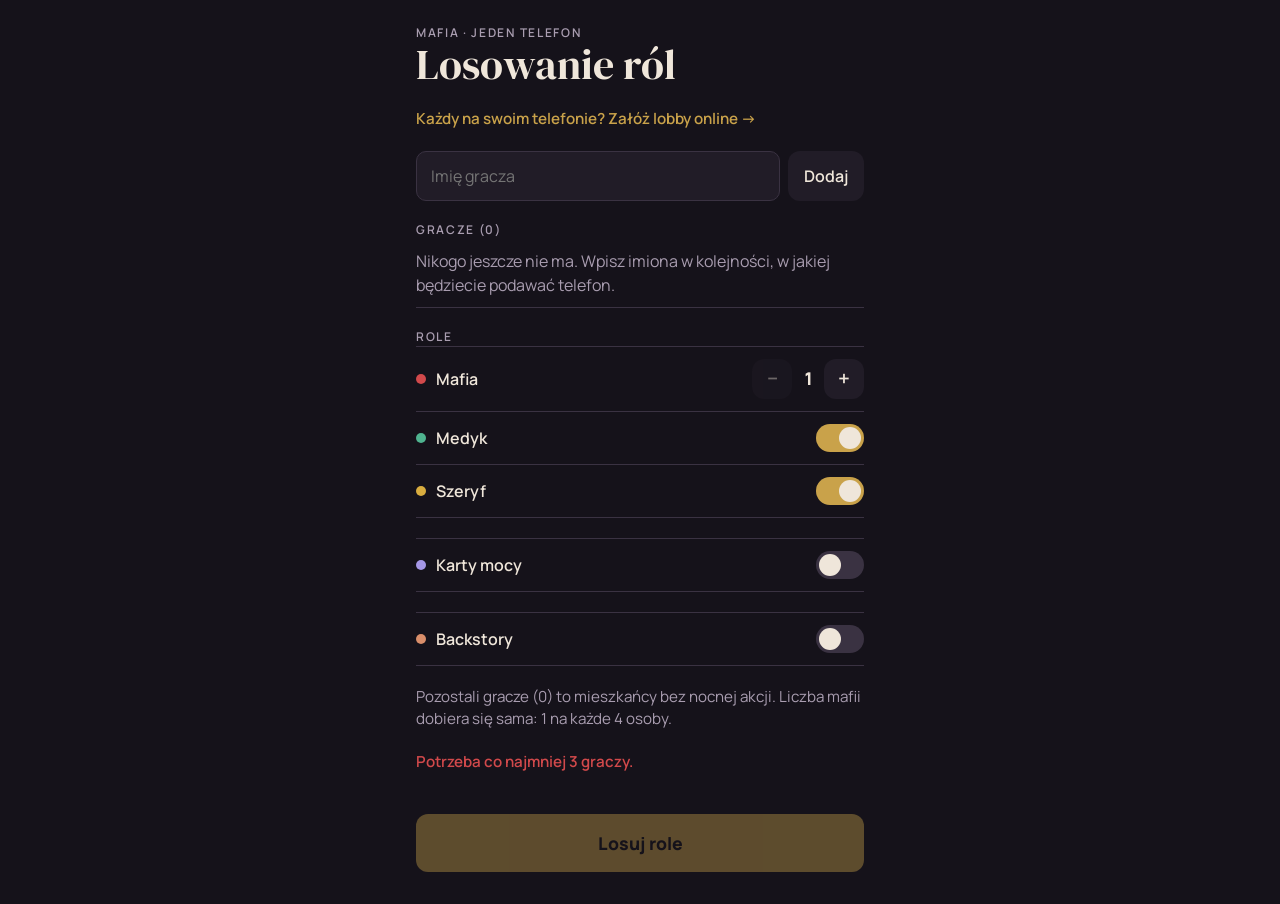
==== commit c7ead141: "Add online mode: each player joins from their own phone The game master's phone hosts the lobby over" ====
--- a/index.html
+++ b/index.html
@@ -7,307 +7,19 @@
 <link rel="preconnect" href="https://fonts.googleapis.com">
 <link rel="preconnect" href="https://fonts.gstatic.com" crossorigin>
 <link rel="stylesheet" href="https://fonts.googleapis.com/css2?family=DM+Serif+Display&family=Manrope:wght@400;600;800&display=swap">
-<style>
-/* Layout: one centered column, one screen at a time (setup → handoff → reveal → done). Dark by design: the phone gets passed around a dim table. */
-:root {
-  --bg: #15121a;
-  --surface: #211c27;
-  --line: #3a3242;
-  --fg: #efe6da;
-  --muted: #a99db0;
-  --accent: #c9a24a;
-  --mafia: #d1494b;
-  --medyk: #4fb38f;
-  --szeryf: #d9ad3f;
-  --town: #b9aec4;
-  --power: #a597e6;
-  --story: #d98e6a;
-  --font-display: "DM Serif Display", Georgia, "Times New Roman", serif;
-  --font-body: "Manrope", system-ui, -apple-system, "Segoe UI", sans-serif;
-  color-scheme: dark;
-}
-* { box-sizing: border-box; }
-html, body { height: 100%; }
-body {
-  margin: 0;
-  background: var(--bg);
-  color: var(--fg);
-  font-family: var(--font-body);
-  font-size: 16px;
-  line-height: 1.5;
-  -webkit-tap-highlight-color: transparent;
-}
-.app {
-  max-width: 30rem;
-  margin: 0 auto;
-  min-height: 100%;
-  padding-inline: 16px;
-  padding-block: 24px 32px;
-  display: flex;
-  flex-direction: column;
-}
-.screen { display: flex; flex-direction: column; gap: 20px; flex: 1; }
-h1, h2 {
-  font-family: var(--font-display);
-  font-weight: 400;
-  margin: 0;
-  text-wrap: balance;
-  line-height: 1.1;
-}
-h1 { font-size: 2.6rem; }
-h2 { font-size: 2rem; }
-.eyebrow {
-  font-size: .75rem;
-  letter-spacing: .14em;
-  text-transform: uppercase;
-  color: var(--muted);
-  font-weight: 600;
-}
-p { margin: 0; }
-.muted { color: var(--muted); }
-
-/* Players */
-.add-row { display: flex; gap: 8px; }
-.add-row input {
-  flex: 1;
-  min-width: 0;
-  font: inherit;
-  color: var(--fg);
-  background: var(--surface);
-  border: 1px solid var(--line);
-  border-radius: 10px;
-  padding: 12px 14px;
-}
-.add-row input:focus-visible { outline: 2px solid var(--accent); outline-offset: 1px; }
-.players { list-style: none; margin: 0; padding: 0; display: flex; flex-direction: column; }
-.players li {
-  display: flex;
-  align-items: center;
-  gap: 12px;
-  padding: 10px 0;
-  border-bottom: 1px solid var(--line);
-}
-.players .num { width: 1.6rem; color: var(--muted); font-variant-numeric: tabular-nums; font-size: .9rem; }
-.players .name { flex: 1; min-width: 0; overflow-wrap: anywhere; font-weight: 600; }
-.empty { color: var(--muted); padding: 12px 0; border-bottom: 1px solid var(--line); }
-
-/* Roles config */
-.config { display: flex; flex-direction: column; border-top: 1px solid var(--line); }
-.config-row {
-  display: flex;
-  align-items: center;
-  justify-content: space-between;
-  gap: 12px;
-  padding: 12px 0;
-  border-bottom: 1px solid var(--line);
-}
-.config-row .label { display: flex; align-items: center; gap: 10px; font-weight: 600; }
-.dot { width: 10px; height: 10px; border-radius: 50%; flex: none; }
-.stepper { display: flex; align-items: center; gap: 4px; }
-.stepper output { min-width: 2ch; text-align: center; font-weight: 800; font-variant-numeric: tabular-nums; font-size: 1.1rem; }
-.switch { position: relative; width: 48px; height: 28px; flex: none; }
-.switch input { position: absolute; inset: 0; opacity: 0; margin: 0; cursor: pointer; }
-.switch span {
-  position: absolute; inset: 0;
-  background: var(--line);
-  border-radius: 14px;
-  transition: background .15s;
-  pointer-events: none;
-}
-.switch span::after {
-  content: "";
-  position: absolute; top: 3px; left: 3px;
-  width: 22px; height: 22px; border-radius: 50%;
-  background: var(--fg);
-  transition: transform .15s;
-}
-.switch input:checked + span { background: var(--accent); }
-.switch input:checked + span::after { transform: translateX(20px); }
-.switch input:focus-visible + span { outline: 2px solid var(--accent); outline-offset: 2px; }
-.summary { font-size: .95rem; color: var(--muted); }
-.warn { color: var(--mafia); font-size: .95rem; font-weight: 600; }
-
-/* Buttons */
-button {
-  font: inherit;
-  cursor: pointer;
-  border: none;
-  border-radius: 12px;
-  color: var(--fg);
-  background: var(--surface);
-  padding: 12px 16px;
-  font-weight: 600;
-}
-button:focus-visible { outline: 2px solid var(--accent); outline-offset: 2px; }
-button:disabled { opacity: .4; cursor: not-allowed; }
-.btn-primary {
-  background: var(--accent);
-  color: var(--bg);
-  font-weight: 800;
-  font-size: 1.1rem;
-  padding: 16px;
-  width: 100%;
-}
-.btn-ghost { background: transparent; border: 1px solid var(--line); width: 100%; }
-.btn-icon { width: 40px; height: 40px; padding: 0; font-size: 1.3rem; line-height: 1; background: var(--surface); }
-.btn-remove { background: transparent; color: var(--muted); width: 36px; height: 36px; padding: 0; font-size: 1.3rem; }
-.spacer { flex: 1; }
-.actions { display: flex; flex-direction: column; gap: 10px; }
-
-/* Handoff */
-.handoff { justify-content: center; text-align: center; align-items: center; }
-.handoff .who { font-family: var(--font-display); font-size: 3.2rem; line-height: 1.05; overflow-wrap: anywhere; }
-.progress { font-variant-numeric: tabular-nums; color: var(--muted); }
-.progress-bar { width: 100%; height: 4px; background: var(--surface); border-radius: 2px; overflow: hidden; }
-.progress-bar div { height: 100%; background: var(--accent); transition: width .2s; }
-
-/* Role card */
-.card {
-  border: 2px solid var(--role);
-  border-radius: 18px;
-  padding: 28px 20px;
-  text-align: center;
-  display: flex;
-  flex-direction: column;
-  gap: 14px;
-  align-items: center;
-  animation: flip .35s ease-out;
-}
-.card .role-name { font-family: var(--font-display); font-size: 3.4rem; color: var(--role); line-height: 1; }
-.card .for { color: var(--muted); }
-.card .desc { max-width: 26rem; }
-.card .partners { border-top: 1px solid var(--line); padding-top: 14px; width: 100%; }
-.card .partners strong { color: var(--role); }
-.sigil { width: 64px; height: 64px; }
-@keyframes flip { from { transform: scale(.94); } to { transform: none; } }
-
-/* Power cards */
-.power-head { display: flex; align-items: center; justify-content: space-between; gap: 12px; }
-.power-bulk { display: flex; gap: 8px; padding-top: 12px; }
-.power-bulk button { padding: 6px 12px; font-size: .85rem; background: transparent; border: 1px solid var(--line); color: var(--muted); }
-.power-row { align-items: flex-start; }
-.power-row .label { flex-direction: column; align-items: flex-start; gap: 2px; min-width: 0; }
-.power-row .pdesc { font-weight: 400; font-size: .88rem; color: var(--muted); }
-.power-card {
-  border: 1px dashed var(--power);
-  border-radius: 14px;
-  padding: 16px 18px;
-  display: flex;
-  flex-direction: column;
-  gap: 6px;
-}
-.power-card .eyebrow { color: var(--power); }
-.power-card .pname { font-family: var(--font-display); font-size: 1.8rem; line-height: 1.1; color: var(--power); }
-.power-card .note { font-size: .85rem; color: var(--muted); }
-.roster .p { display: block; font-size: .85rem; color: var(--power); }
-
-/* Backstory */
-.story-card { border-left: 3px solid var(--story); padding: 4px 0 4px 16px; display: flex; flex-direction: column; gap: 6px; }
-.story-card .eyebrow { color: var(--story); }
-.story-card .sname { font-family: var(--font-display); font-size: 1.6rem; line-height: 1.1; }
-.story-card .note { font-size: .85rem; color: var(--muted); }
-.roster .s { display: block; font-size: .85rem; color: var(--story); }
-
-/* Narrator list */
-.roster { list-style: none; margin: 0; padding: 0; }
-.roster li { display: flex; justify-content: space-between; gap: 12px; padding: 10px 0; border-bottom: 1px solid var(--line); }
-.roster .r { font-weight: 800; }
-
-.confirm-box { border: 1px solid var(--line); border-radius: 12px; padding: 16px; display: flex; flex-direction: column; gap: 12px; }
-.confirm-box .row { display: flex; gap: 10px; }
-.confirm-box .row button { flex: 1; }
-
-@media (prefers-reduced-motion: reduce) {
-  .card { animation: none; }
-  .switch span, .switch span::after, .progress-bar div { transition: none; }
-}
-</style>
+<link rel="stylesheet" href="style.css">
 </head>
 <body>
 <main class="app" id="app"></main>
 
+<script src="shared.js"></script>
 <script>
 (() => {
-  const ROLES = {
-    mafia: {
-      name: "Mafia",
-      color: "var(--mafia)",
-      desc: "W nocy razem z resztą mafii wybierasz jedną osobę do wyeliminowania. W dzień udajesz niewinnego mieszkańca."
-    },
-    medyk: {
-      name: "Medyk",
-      color: "var(--medyk)",
-      desc: "Każdej nocy wskazujesz jedną osobę do ochrony. Jeśli mafia wybierze właśnie ją, przeżyje."
-    },
-    szeryf: {
-      name: "Szeryf",
-      color: "var(--szeryf)",
-      desc: "Każdej nocy sprawdzasz jedną osobę. Prowadzący pokaże Ci, czy należy do mafii."
-    },
-    town: {
-      name: "Mieszkaniec",
-      color: "var(--town)",
-      desc: "Nie masz nocnej akcji. W dzień szukasz mafii i głosujesz, kogo wyeliminować."
-    }
-  };
-
-  const SIGILS = {
-    mafia: '<svg class="sigil" viewBox="0 0 64 64" aria-hidden="true"><path fill="currentColor" d="M10 38h44l-4-6H14z"/><path fill="currentColor" d="M18 32l3-18c1-4 5-5 8-3l3 2 3-2c3-2 7-1 8 3l3 18z"/><rect x="10" y="38" width="44" height="4" rx="2" fill="currentColor" opacity=".55"/></svg>',
-    medyk: '<svg class="sigil" viewBox="0 0 64 64" aria-hidden="true"><path fill="currentColor" d="M26 10h12v16h16v12H38v16H26V38H10V26h16z"/></svg>',
-    szeryf: '<svg class="sigil" viewBox="0 0 64 64" aria-hidden="true"><path fill="currentColor" d="M32 6l7 13 14-2-6 13 10 10-14 2-1 15-10-9-10 9-1-15-14-2 10-10-6-13 14 2z"/><circle cx="32" cy="34" r="7" fill="var(--bg)"/></svg>',
-    town: '<svg class="sigil" viewBox="0 0 64 64" aria-hidden="true"><path fill="currentColor" d="M32 10L8 30h6v24h14V40h8v14h14V30h6z"/></svg>'
-  };
-
-  // Każda karta działa raz na grę. Gracz zgłasza jej użycie prowadzącemu.
-  const POWERS = [
-    { id: "kamizelka", name: "Kamizelka kuloodporna", desc: "Przeżywasz pierwszy nocny atak mafii na Ciebie." },
-    { id: "immunitet", name: "Immunitet", desc: "Raz unikasz wyeliminowania w dziennym głosowaniu. Odpada osoba z drugim wynikiem." },
-    { id: "podwojny", name: "Podwójny głos", desc: "W jednym dziennym głosowaniu Twój głos liczy się podwójnie." },
-    { id: "weto", name: "Weto", desc: "Raz anulujesz dzienne głosowanie. Tego dnia nikt nie odpada." },
-    { id: "alibi", name: "Alibi", desc: "Gdy szeryf sprawdzi Cię pierwszy raz, prowadzący pokaże mu, że nie jesteś mafią." },
-    { id: "podsluch", name: "Podsłuch", desc: "Raz w nocy prowadzący zdradza Ci, kogo wskazała mafia. Nie dowiesz się, kto wskazywał." },
-    { id: "zemsta", name: "Zemsta", desc: "Gdy odpadniesz, wskazujesz jedną osobę, która odpada razem z Tobą." },
-    { id: "testament", name: "Testament", desc: "Gdy odpadniesz, prowadzący ujawnia wszystkim rolę jednej wybranej przez Ciebie osoby." },
-    { id: "kneblowanie", name: "Knebel", desc: "Raz w ciągu dnia wskazujesz osobę, która do końca dnia nie może mówić ani głosować." },
-    { id: "przekupstwo", name: "Przekupstwo", desc: "Raz przenosisz głos wybranej osoby na innego kandydata w dziennym głosowaniu." },
-    { id: "detektyw", name: "Detektyw", desc: "Raz w nocy pytasz prowadzącego, czy wybrana osoba ma jakąkolwiek rolę specjalną." },
-    { id: "zamiana", name: "Zamiana miejsc", desc: "Raz w nocy wskazujesz osobę. Jeśli mafia zaatakuje Ciebie, zginie ona zamiast Ciebie." }
-  ];
-  const POWER_BY_ID = Object.fromEntries(POWERS.map(c => [c.id, c]));
-
-  // Historie są neutralne wobec ról: mafia opowiada swoją tak samo jak mieszkańcy.
-  const STORIES = [
-    { t: "Emerytowany listonosz", d: "Przez 40 lat roznosiłeś listy w tym mieście. Znasz każdą skrzynkę pocztową i wiesz, kto dostaje dziwne paczki." },
-    { t: "Właścicielka piekarni", d: "Wstajesz o 3:00, żeby piec chleb. Widziałaś, kto wraca do domu nad ranem, ale nikomu nie mówiłaś." },
-    { t: "Nowy w mieście", d: "Przyjechałeś tydzień temu z dużego miasta. Nikt nie wie, czym się wcześniej zajmowałeś, a Ty nie lubisz o tym mówić." },
-    { t: "Lokalny hydraulik", d: "Byłeś w piwnicy prawie każdego domu. W jednej z nich znalazłeś coś, czego nie powinieneś był zobaczyć." },
-    { t: "Proboszcz parafii", d: "Słuchasz spowiedzi całego miasta. Tajemnica spowiedzi coraz bardziej Ci ciąży." },
-    { t: "Nauczycielka matematyki", d: "Uczyłaś połowę osób przy tym stole. Pamiętasz, kto ściągał na klasówkach." },
-    { t: "Barman z Pod Kogutem", d: "Nalewasz piwo od 20 lat. Ludzie po trzecim kuflu mówią Ci rzeczy, których nie powiedzieliby nikomu." },
-    { t: "Wnuczka burmistrza", d: "Wróciłaś ze studiów za granicą. Plotki mówią, że dziadek ma długi u niewłaściwych ludzi." },
-    { t: "Taksówkarz na nocnej zmianie", d: "Wozisz ludzi po nocach i nie zadajesz pytań. Ostatnio jeden kurs skończył się pod opuszczonym magazynem." },
-    { t: "Fryzjerka", d: "W Twoim salonie plotki krążą szybciej niż nożyczki. Wiesz, kto z kim się pokłócił w tym tygodniu." },
-    { t: "Weterynarz", d: "Leczysz psy i koty całego miasta. Wczoraj ktoś przyniósł psa z raną, która nie wyglądała na ugryzienie." },
-    { t: "Były bokser", d: "Kiedyś walczyłeś o mistrzostwo województwa. Teraz prowadzisz siłownię i spłacasz pożyczkę, o której wolisz nie mówić." },
-    { t: "Kwiaciarka", d: "Ktoś co tydzień zamawia u Ciebie wieniec pogrzebowy, zawsze dzień przed czyimś zniknięciem." },
-    { t: "Dziennikarz lokalnej gazety", d: "Od miesięcy piszesz artykuł o korupcji w mieście. Ktoś włamał się do Twojego biura i zabrał notatki." },
-    { t: "Ogrodnik z willi na wzgórzu", d: "Pracujesz dla najbogatszej rodziny w okolicy. Pod różami zakopano coś, co nie jest kompostem." },
-    { t: "Pielęgniarka z przychodni", d: "Masz dostęp do szafki z lekami. W zeszłym tygodniu kilku opakowań zabrakło, a Ty nie zgłosiłaś tego szefowi." },
-    { t: "Sprzedawca używanych aut", d: "Każde auto ma swoją historię. Jedno, które sprzedałeś miesiąc temu, miało w bagażniku dziurę po kuli." },
-    { t: "Organistka", d: "Grasz na każdym ślubie i pogrzebie. Ostatnio pogrzebów jest więcej niż ślubów i zaczyna Cię to niepokoić." },
-    { t: "Kierowca autobusu", d: "Codziennie tą samą trasą. Od tygodnia na przystanku przy cmentarzu wsiada ten sam człowiek w kapeluszu." },
-    { t: "Wędkarz z jeziora", d: "Spędzasz noce nad wodą. Trzy dni temu ktoś o północy wrzucił do jeziora ciężką torbę." },
-    { t: "Właściciel lombardu", d: "Ludzie przynoszą Ci rzeczy i nie pytasz, skąd je mają. Wczoraj ktoś zastawił zegarek z wygrawerowanym nazwiskiem zaginionego." },
-    { t: "Sołtyska", d: "Znasz wszystkich i wszystkich pilnujesz. Ostatnio ktoś podrzucił Ci anonim z groźbą." },
-    { t: "Student na wakacjach", d: "Przyjechałeś do babci na lato i miało być nudno. Wczoraj w nocy obudził Cię strzał gdzieś za lasem." },
-    { t: "Kucharz w szkolnej stołówce", d: "Gotujesz dla dzieci i nauczycieli. Ktoś regularnie zamawia u Ciebie dziesięć obiadów na wynos do starego młyna." },
-    { t: "Zegarmistrz", d: "Naprawiasz zegary od 30 lat. Każdy w mieście ma u Ciebie coś w naprawie, a Ty znasz ich rozkład dnia co do minuty." },
-    { t: "Instruktorka jazdy", d: "Uczyłaś jeździć połowę miasta. Jedna z Twoich kursantek nagle kupiła drogie auto za gotówkę." },
-    { t: "Strażak ochotnik", d: "Gasiłeś ostatni pożar stodoły. Wszyscy mówili, że to zwarcie, ale Ty czułeś zapach benzyny." },
-    { t: "Antykwariusz", d: "Handlujesz starociami. Ktoś zaoferował Ci obraz, który według katalogu wisi w muzeum w Krakowie." },
-    { t: "Pszczelarz", d: "Twoje ule stoją na skraju lasu. Pszczoły od tygodnia omijają jedną polanę i nie wiesz dlaczego." },
-    { t: "Listonoszka na zastępstwie", d: "Rozwozisz pocztę od miesiąca. Jedna koperta bez nadawcy wraca do Ciebie codziennie, choć adres jest prawidłowy." }
-  ];
+  const { ROLES, POWER_BY_ID, STORIES, esc, defaultConfig, validate, deal, renderConfig,
+          applyConfigAction, autoMafia, renderIdentity, confirmBox, keepAwake } = window.Mafia;
+
+  // Link do trybu online. Na stronie GitHub Pages wystarcza ścieżka względna.
+  const ONLINE_URL = "online.html";
 
   const STORE_KEY = "mafia-roles-v1";
   const app = document.getElementById("app");
@@ -315,14 +27,8 @@
   const saved = load();
   const state = {
     players: saved.players || [],
-    mafia: saved.mafia || 1,
-    medyk: saved.medyk ?? true,
-    szeryf: saved.szeryf ?? true,
-    mafiaTouched: saved.mafiaTouched || false,
-    powersOn: saved.powersOn ?? false,
-    storiesOn: saved.storiesOn ?? false,
-    powers: (saved.powers || POWERS.map(c => c.id)).filter(id => POWER_BY_ID[id]),
-    assignment: null,   // [{ name, role, power }]
+    cfg: defaultConfig(saved),
+    assignment: null,   // [{ name, role, power, story }]
     index: 0,
     phase: "setup",     // setup | handoff | reveal | done
     confirm: null,
@@ -333,91 +39,31 @@
     try { return JSON.parse(localStorage.getItem(STORE_KEY)) || {}; } catch { return {}; }
   }
   function save() {
-    try {
-      localStorage.setItem(STORE_KEY, JSON.stringify({
-        players: state.players, mafia: state.mafia, medyk: state.medyk,
-        szeryf: state.szeryf, mafiaTouched: state.mafiaTouched,
-        powersOn: state.powersOn, powers: state.powers, storiesOn: state.storiesOn
-      }));
-    } catch {}
-  }
-
-  function esc(s) {
-    return String(s).replace(/[&<>"']/g, c => ({ "&": "&amp;", "<": "&lt;", ">": "&gt;", '"': "&quot;", "'": "&#39;" }[c]));
-  }
-
-  function suggestedMafia(n) { return Math.max(1, Math.floor(n / 4)); }
-
-  function randInt(max) {
-    const buf = new Uint32Array(1);
-    const limit = Math.floor(0x100000000 / max) * max;
-    let x;
-    do { crypto.getRandomValues(buf); x = buf[0]; } while (x >= limit);
-    return x % max;
-  }
-  function shuffle(arr) {
-    const a = arr.slice();
-    for (let i = a.length - 1; i > 0; i--) {
-      const j = randInt(i + 1);
-      [a[i], a[j]] = [a[j], a[i]];
-    }
-    return a;
-  }
-
-  function validate() {
-    const n = state.players.length;
-    const specials = state.mafia + (state.medyk ? 1 : 0) + (state.szeryf ? 1 : 0);
-    if (n < 3) return { ok: false, msg: "Dodaj co najmniej 3 graczy." };
-    if (specials > n) return { ok: false, msg: `Za dużo ról specjalnych (${specials}) na ${n} graczy.` };
-    if (state.mafia * 2 >= n) return { ok: false, msg: "Mafii musi być mniej niż połowa graczy, inaczej wygrywa od razu." };
-    if (state.powersOn && !state.powers.length) return { ok: false, msg: "Włącz co najmniej jedną kartę mocy albo wyłącz karty mocy." };
-    return { ok: true };
-  }
-
-  function deal() {
-    const roles = [];
-    for (let i = 0; i < state.mafia; i++) roles.push("mafia");
-    if (state.medyk) roles.push("medyk");
-    if (state.szeryf) roles.push("szeryf");
-    while (roles.length < state.players.length) roles.push("town");
-    const shuffled = shuffle(roles);
-    const powers = state.powersOn ? drawPowers(state.players.length) : [];
-    const stories = state.storiesOn ? drawFrom(STORIES.map((_, i) => i), state.players.length) : [];
-    state.assignment = state.players.map((name, i) => ({ name, role: shuffled[i], power: powers[i] || null, story: stories[i] ?? null }));
+    try { localStorage.setItem(STORE_KEY, JSON.stringify({ players: state.players, ...state.cfg })); } catch {}
+  }
+
+  function startDeal() {
+    const dealt = deal(state.cfg, state.players.length);
+    state.assignment = state.players.map((name, i) => ({ name, ...dealt[i] }));
     state.index = 0;
     state.phase = "handoff";
     state.confirm = null;
     state.showRoster = false;
-    requestWakeLock();
-  }
-
-  // Karty nie powtarzają się, dopóki starcza talii. Potem talia jest tasowana od nowa.
-  function drawFrom(pool, n) {
-    const out = [];
-    while (out.length < n) out.push(...shuffle(pool));
-    return out.slice(0, n);
-  }
-  function drawPowers(n) { return drawFrom(state.powers, n); }
-
-  let wakeLock = null;
-  async function requestWakeLock() {
-    try { if ("wakeLock" in navigator && !wakeLock) wakeLock = await navigator.wakeLock.request("screen"); } catch {}
-  }
-  document.addEventListener("visibilitychange", () => {
-    if (document.visibilityState === "visible" && state.phase !== "setup") { wakeLock = null; requestWakeLock(); }
-  });
+    keepAwake();
+  }
 
   function addPlayer(raw) {
     const name = raw.trim().replace(/\s+/g, " ");
     if (!name) return "";
     if (state.players.some(p => p.toLowerCase() === name.toLowerCase())) return `${name} już jest na liście.`;
     state.players.push(name);
-    if (!state.mafiaTouched) state.mafia = suggestedMafia(state.players.length);
+    autoMafia(state.cfg, state.players.length);
     save();
     return "";
   }
 
   // ---------- Render ----------
+  let lastPhase = null;
   function render(focusInput) {
     const fn = { setup: renderSetup, handoff: renderHandoff, reveal: renderReveal, done: renderDone }[state.phase];
     app.innerHTML = fn();
@@ -428,12 +74,10 @@
     if (state.phase !== lastPhase || state.phase !== "setup") window.scrollTo(0, 0);
     lastPhase = state.phase;
   }
-  let lastPhase = null;
 
   function renderSetup() {
     const n = state.players.length;
-    const v = validate();
-    const town = Math.max(0, n - state.mafia - (state.medyk ? 1 : 0) - (state.szeryf ? 1 : 0));
+    const v = validate(state.cfg, n);
     const list = n
       ? state.players.map((p, i) => `
           <li>
@@ -446,9 +90,10 @@
     return `
       <section class="screen">
         <div>
-          <div class="eyebrow">Mafia</div>
+          <div class="eyebrow">Mafia · jeden telefon</div>
           <h1>Losowanie ról</h1>
         </div>
+        <a class="mode-link" href="${ONLINE_URL}">Każdy na swoim telefonie? Załóż lobby online →</a>
 
         <form class="add-row" id="add-form" autocomplete="off">
           <input id="name-input" type="text" placeholder="Imię gracza" maxlength="24" enterkeyhint="done" aria-label="Imię gracza">
@@ -461,49 +106,7 @@
           <ul class="players">${list}</ul>
         </div>
 
-        <div>
-          <div class="eyebrow">Role</div>
-          <div class="config">
-            <div class="config-row">
-              <span class="label"><span class="dot" style="background:var(--mafia)"></span>Mafia</span>
-              <div class="stepper">
-                <button class="btn-icon" data-act="mafia-dec" aria-label="Mniej mafii" ${state.mafia <= 1 ? "disabled" : ""}>−</button>
-                <output id="mafia-count">${state.mafia}</output>
-                <button class="btn-icon" data-act="mafia-inc" aria-label="Więcej mafii">+</button>
-              </div>
-            </div>
-            <label class="config-row" for="t-medyk">
-              <span class="label"><span class="dot" style="background:var(--medyk)"></span>Medyk</span>
-              <span class="switch"><input type="checkbox" id="t-medyk" data-act="toggle-medyk" ${state.medyk ? "checked" : ""}><span></span></span>
-            </label>
-            <label class="config-row" for="t-szeryf">
-              <span class="label"><span class="dot" style="background:var(--szeryf)"></span>Szeryf</span>
-              <span class="switch"><input type="checkbox" id="t-szeryf" data-act="toggle-szeryf" ${state.szeryf ? "checked" : ""}><span></span></span>
-            </label>
-          </div>
-        </div>
-
-        <div>
-          <div class="config">
-            <label class="config-row" for="t-powers">
-              <span class="label"><span class="dot" style="background:var(--power)"></span>Karty mocy</span>
-              <span class="switch"><input type="checkbox" id="t-powers" data-act="toggle-powers" ${state.powersOn ? "checked" : ""}><span></span></span>
-            </label>
-          </div>
-          ${state.powersOn ? renderPowerList() : ""}
-        </div>
-
-        <div>
-          <div class="config">
-            <label class="config-row" for="t-stories">
-              <span class="label"><span class="dot" style="background:var(--story)"></span>Backstory</span>
-              <span class="switch"><input type="checkbox" id="t-stories" data-act="toggle-stories" ${state.storiesOn ? "checked" : ""}><span></span></span>
-            </label>
-          </div>
-          ${state.storiesOn ? `<p class="summary" style="padding-top:10px">Każdy gracz losuje jedną z ${STORIES.length} historii i opowiada ją pozostałym pierwszego dnia.</p>` : ""}
-        </div>
-
-        <p class="summary">Pozostali gracze (${town}) to mieszkańcy bez nocnej akcji.${state.mafiaTouched ? "" : ` Liczba mafii dobiera się sama: 1 na każde 4 osoby.`}</p>
+        ${renderConfig(state.cfg, n)}
         ${v.ok ? "" : `<p class="warn">${v.msg}</p>`}
 
         <div class="spacer"></div>
@@ -515,25 +118,6 @@
       </section>`;
   }
 
-  function renderPowerList() {
-    const on = new Set(state.powers);
-    const rows = POWERS.map(c => `
-      <label class="config-row power-row" for="pc-${c.id}">
-        <span class="label"><span>${c.name}</span><span class="pdesc">${c.desc}</span></span>
-        <span class="switch"><input type="checkbox" id="pc-${c.id}" data-act="toggle-card" data-id="${c.id}" ${on.has(c.id) ? "checked" : ""}><span></span></span>
-      </label>`).join("");
-    const n = state.players.length;
-    const repeat = n > state.powers.length && state.powers.length
-      ? ` Graczy jest więcej niż kart, więc część kart się powtórzy.` : "";
-    return `
-      <div class="power-bulk">
-        <button data-act="cards-all">Włącz wszystkie</button>
-        <button data-act="cards-none">Wyłącz wszystkie</button>
-      </div>
-      <p class="summary" style="padding-top:10px">Każdy gracz dostaje jedną losową kartę z ${state.powers.length} włączonych.${repeat}</p>
-      <div class="config" style="border-top:none">${rows}</div>`;
-  }
-
   function progress() {
     const total = state.assignment.length;
     return `
@@ -563,37 +147,12 @@
 
   function renderReveal() {
     const p = state.assignment[state.index];
-    const r = ROLES[p.role];
-    let partners = "";
-    if (p.role === "mafia") {
-      const others = state.assignment.filter(a => a.role === "mafia" && a.name !== p.name).map(a => `<strong>${esc(a.name)}</strong>`);
-      partners = `<div class="partners">${others.length ? `Twoja mafia: ${others.join(", ")}` : "Działasz sam."}</div>`;
-    }
+    const partners = state.assignment.filter(a => a.role === "mafia" && a.name !== p.name).map(a => a.name);
     const last = state.index === state.assignment.length - 1;
     return `
       <section class="screen">
         ${progress()}
-        <div class="card" style="--role:${r.color}">
-          <span class="for">${esc(p.name)}, Twoja rola to</span>
-          <span style="color:var(--role)">${SIGILS[p.role]}</span>
-          <span class="role-name">${r.name}</span>
-          <p class="desc">${r.desc}</p>
-          ${partners}
-        </div>
-        ${p.power ? `
-        <div class="power-card">
-          <span class="eyebrow">Twoja karta mocy</span>
-          <span class="pname">${POWER_BY_ID[p.power].name}</span>
-          <p>${POWER_BY_ID[p.power].desc}</p>
-          <p class="note">Działa raz na grę. Gdy chcesz jej użyć, daj znać prowadzącemu.</p>
-        </div>` : ""}
-        ${p.story !== null ? `
-        <div class="story-card">
-          <span class="eyebrow">Twoje backstory</span>
-          <span class="sname">${STORIES[p.story].t}</span>
-          <p>${STORIES[p.story].d}</p>
-          <p class="note">Pierwszego dnia opowiesz tę historię reszcie graczy. Możesz ją ubarwić własnymi szczegółami.</p>
-        </div>` : ""}
+        ${renderIdentity(p, partners)}
         <div class="spacer"></div>
         <button class="btn-primary" data-act="hide">${last ? "Zapamiętane, zakończ" : "Zapamiętane, ukryj i podaj dalej"}</button>
       </section>`;
@@ -625,17 +184,6 @@
           <button class="btn-ghost" data-act="to-setup">Zmień graczy lub role</button>
         </div>
       </section>`;
-  }
-
-  function confirmBox(text, yesAct) {
-    return `
-      <div class="confirm-box">
-        <p>${text}</p>
-        <div class="row">
-          <button class="btn-ghost" data-act="confirm-no">Anuluj</button>
-          <button class="btn-primary" data-act="${yesAct}" style="font-size:1rem;padding:12px">Tak</button>
-        </div>
-      </div>`;
   }
 
   // ---------- Events ----------
@@ -655,36 +203,22 @@
   app.addEventListener("change", e => {
     const act = e.target.dataset.act;
     if (!act) return;
-    if (act === "toggle-medyk") state.medyk = e.target.checked;
-    if (act === "toggle-szeryf") state.szeryf = e.target.checked;
-    if (act === "toggle-powers") state.powersOn = e.target.checked;
-    if (act === "toggle-stories") state.storiesOn = e.target.checked;
-    if (act === "toggle-card") {
-      const id = e.target.dataset.id;
-      state.powers = e.target.checked
-        ? POWERS.map(c => c.id).filter(x => x === id || state.powers.includes(x))
-        : state.powers.filter(x => x !== id);
-    }
-    save();
-    render();
+    if (applyConfigAction(state.cfg, act, e.target, state.players.length)) { save(); render(); }
   });
 
   app.addEventListener("click", e => {
     const btn = e.target.closest("button[data-act]");
     if (!btn || btn.disabled) return;
     const act = btn.dataset.act;
+    if (applyConfigAction(state.cfg, act, btn, state.players.length)) { save(); render(); return; }
     switch (act) {
       case "remove":
         state.players.splice(+btn.dataset.i, 1);
-        if (!state.mafiaTouched) state.mafia = suggestedMafia(state.players.length);
+        autoMafia(state.cfg, state.players.length);
         break;
-      case "mafia-dec": state.mafia = Math.max(1, state.mafia - 1); state.mafiaTouched = true; break;
-      case "mafia-inc": state.mafia += 1; state.mafiaTouched = true; break;
       case "clear": state.confirm = "clear"; break;
-      case "cards-all": state.powers = POWERS.map(c => c.id); break;
-      case "cards-none": state.powers = []; break;
-      case "clear-yes": state.players = []; state.mafia = 1; state.mafiaTouched = false; state.confirm = null; break;
-      case "deal": if (validate().ok) deal(); break;
+      case "clear-yes": state.players = []; state.cfg.mafia = 1; state.cfg.mafiaTouched = false; state.confirm = null; break;
+      case "deal": if (validate(state.cfg, state.players.length).ok) startDeal(); break;
       case "show": state.phase = "reveal"; state.confirm = null; break;
       case "hide":
         state.index += 1;
--- a/style.css
+++ b/style.css
@@ -0,0 +1,273 @@
+/* Layout: one centered column, one screen at a time (setup → handoff → reveal → done). Dark by design: the phone gets passed around a dim table. */
+:root {
+  --bg: #15121a;
+  --surface: #211c27;
+  --line: #3a3242;
+  --fg: #efe6da;
+  --muted: #a99db0;
+  --accent: #c9a24a;
+  --mafia: #d1494b;
+  --medyk: #4fb38f;
+  --szeryf: #d9ad3f;
+  --town: #b9aec4;
+  --power: #a597e6;
+  --story: #d98e6a;
+  --font-display: "DM Serif Display", Georgia, "Times New Roman", serif;
+  --font-body: "Manrope", system-ui, -apple-system, "Segoe UI", sans-serif;
+  color-scheme: dark;
+}
+* { box-sizing: border-box; }
+html, body { height: 100%; }
+body {
+  margin: 0;
+  background: var(--bg);
+  color: var(--fg);
+  font-family: var(--font-body);
+  font-size: 16px;
+  line-height: 1.5;
+  -webkit-tap-highlight-color: transparent;
+}
+.app {
+  max-width: 30rem;
+  margin: 0 auto;
+  min-height: 100%;
+  padding-inline: 16px;
+  padding-block: 24px 32px;
+  display: flex;
+  flex-direction: column;
+}
+.screen { display: flex; flex-direction: column; gap: 20px; flex: 1; }
+h1, h2 {
+  font-family: var(--font-display);
+  font-weight: 400;
+  margin: 0;
+  text-wrap: balance;
+  line-height: 1.1;
+}
+h1 { font-size: 2.6rem; }
+h2 { font-size: 2rem; }
+.eyebrow {
+  font-size: .75rem;
+  letter-spacing: .14em;
+  text-transform: uppercase;
+  color: var(--muted);
+  font-weight: 600;
+}
+p { margin: 0; }
+.muted { color: var(--muted); }
+
+/* Players */
+.add-row { display: flex; gap: 8px; }
+.add-row input {
+  flex: 1;
+  min-width: 0;
+  font: inherit;
+  color: var(--fg);
+  background: var(--surface);
+  border: 1px solid var(--line);
+  border-radius: 10px;
+  padding: 12px 14px;
+}
+.add-row input:focus-visible { outline: 2px solid var(--accent); outline-offset: 1px; }
+.players { list-style: none; margin: 0; padding: 0; display: flex; flex-direction: column; }
+.players li {
+  display: flex;
+  align-items: center;
+  gap: 12px;
+  padding: 10px 0;
+  border-bottom: 1px solid var(--line);
+}
+.players .num { width: 1.6rem; color: var(--muted); font-variant-numeric: tabular-nums; font-size: .9rem; }
+.players .name { flex: 1; min-width: 0; overflow-wrap: anywhere; font-weight: 600; }
+.empty { color: var(--muted); padding: 12px 0; border-bottom: 1px solid var(--line); }
+
+/* Roles config */
+.config { display: flex; flex-direction: column; border-top: 1px solid var(--line); }
+.config-row {
+  display: flex;
+  align-items: center;
+  justify-content: space-between;
+  gap: 12px;
+  padding: 12px 0;
+  border-bottom: 1px solid var(--line);
+}
+.config-row .label { display: flex; align-items: center; gap: 10px; font-weight: 600; }
+.dot { width: 10px; height: 10px; border-radius: 50%; flex: none; }
+.stepper { display: flex; align-items: center; gap: 4px; }
+.stepper output { min-width: 2ch; text-align: center; font-weight: 800; font-variant-numeric: tabular-nums; font-size: 1.1rem; }
+.switch { position: relative; width: 48px; height: 28px; flex: none; }
+.switch input { position: absolute; inset: 0; opacity: 0; margin: 0; cursor: pointer; }
+.switch span {
+  position: absolute; inset: 0;
+  background: var(--line);
+  border-radius: 14px;
+  transition: background .15s;
+  pointer-events: none;
+}
+.switch span::after {
+  content: "";
+  position: absolute; top: 3px; left: 3px;
+  width: 22px; height: 22px; border-radius: 50%;
+  background: var(--fg);
+  transition: transform .15s;
+}
+.switch input:checked + span { background: var(--accent); }
+.switch input:checked + span::after { transform: translateX(20px); }
+.switch input:focus-visible + span { outline: 2px solid var(--accent); outline-offset: 2px; }
+.summary { font-size: .95rem; color: var(--muted); }
+.warn { color: var(--mafia); font-size: .95rem; font-weight: 600; }
+
+/* Buttons */
+button {
+  font: inherit;
+  cursor: pointer;
+  border: none;
+  border-radius: 12px;
+  color: var(--fg);
+  background: var(--surface);
+  padding: 12px 16px;
+  font-weight: 600;
+}
+button:focus-visible { outline: 2px solid var(--accent); outline-offset: 2px; }
+button:disabled { opacity: .4; cursor: not-allowed; }
+.btn-primary {
+  background: var(--accent);
+  color: var(--bg);
+  font-weight: 800;
+  font-size: 1.1rem;
+  padding: 16px;
+  width: 100%;
+}
+.btn-ghost { background: transparent; border: 1px solid var(--line); width: 100%; }
+.btn-icon { width: 40px; height: 40px; padding: 0; font-size: 1.3rem; line-height: 1; background: var(--surface); }
+.btn-remove { background: transparent; color: var(--muted); width: 36px; height: 36px; padding: 0; font-size: 1.3rem; }
+.spacer { flex: 1; }
+.actions { display: flex; flex-direction: column; gap: 10px; }
+
+/* Handoff */
+.handoff { justify-content: center; text-align: center; align-items: center; }
+.handoff .who { font-family: var(--font-display); font-size: 3.2rem; line-height: 1.05; overflow-wrap: anywhere; }
+.progress { font-variant-numeric: tabular-nums; color: var(--muted); }
+.progress-bar { width: 100%; height: 4px; background: var(--surface); border-radius: 2px; overflow: hidden; }
+.progress-bar div { height: 100%; background: var(--accent); transition: width .2s; }
+
+/* Role card */
+.card {
+  border: 2px solid var(--role);
+  border-radius: 18px;
+  padding: 28px 20px;
+  text-align: center;
+  display: flex;
+  flex-direction: column;
+  gap: 14px;
+  align-items: center;
+  animation: flip .35s ease-out;
+}
+.card .role-name { font-family: var(--font-display); font-size: 3.4rem; color: var(--role); line-height: 1; }
+.card .for { color: var(--muted); }
+.card .desc { max-width: 26rem; }
+.card .partners { border-top: 1px solid var(--line); padding-top: 14px; width: 100%; }
+.card .partners strong { color: var(--role); }
+.sigil { width: 64px; height: 64px; }
+@keyframes flip { from { transform: scale(.94); } to { transform: none; } }
+
+/* Power cards */
+.power-head { display: flex; align-items: center; justify-content: space-between; gap: 12px; }
+.power-bulk { display: flex; gap: 8px; padding-top: 12px; }
+.power-bulk button { padding: 6px 12px; font-size: .85rem; background: transparent; border: 1px solid var(--line); color: var(--muted); }
+.power-row { align-items: flex-start; }
+.power-row .label { flex-direction: column; align-items: flex-start; gap: 2px; min-width: 0; }
+.power-row .pdesc { font-weight: 400; font-size: .88rem; color: var(--muted); }
+.power-card {
+  border: 1px dashed var(--power);
+  border-radius: 14px;
+  padding: 16px 18px;
+  display: flex;
+  flex-direction: column;
+  gap: 6px;
+}
+.power-card .eyebrow { color: var(--power); }
+.power-card .pname { font-family: var(--font-display); font-size: 1.8rem; line-height: 1.1; color: var(--power); }
+.power-card .note { font-size: .85rem; color: var(--muted); }
+.roster .p { display: block; font-size: .85rem; color: var(--power); }
+
+/* Backstory */
+.story-card { border-left: 3px solid var(--story); padding: 4px 0 4px 16px; display: flex; flex-direction: column; gap: 6px; }
+.story-card .eyebrow { color: var(--story); }
+.story-card .sname { font-family: var(--font-display); font-size: 1.6rem; line-height: 1.1; }
+.story-card .note { font-size: .85rem; color: var(--muted); }
+.roster .s { display: block; font-size: .85rem; color: var(--story); }
+
+/* Narrator list */
+.roster { list-style: none; margin: 0; padding: 0; }
+.roster li { display: flex; justify-content: space-between; gap: 12px; padding: 10px 0; border-bottom: 1px solid var(--line); }
+.roster .r { font-weight: 800; }
+
+.confirm-box { border: 1px solid var(--line); border-radius: 12px; padding: 16px; display: flex; flex-direction: column; gap: 12px; }
+.confirm-box .row { display: flex; gap: 10px; }
+.confirm-box .row button { flex: 1; }
+
+@media (prefers-reduced-motion: reduce) {
+  .card { animation: none; }
+  .switch span, .switch span::after, .progress-bar div { transition: none; }
+}
+
+/* Mode switch link */
+.mode-link { color: var(--accent); font-weight: 600; text-decoration: none; font-size: .95rem; }
+.mode-link:hover, .mode-link:focus-visible { text-decoration: underline; }
+
+/* Online mode */
+.field { display: flex; flex-direction: column; gap: 6px; }
+.field input {
+  font: inherit;
+  color: var(--fg);
+  background: var(--surface);
+  border: 1px solid var(--line);
+  border-radius: 10px;
+  padding: 12px 14px;
+  width: 100%;
+}
+.field input:focus-visible { outline: 2px solid var(--accent); outline-offset: 1px; }
+.field .code-input { text-transform: uppercase; letter-spacing: .3em; font-weight: 800; font-size: 1.4rem; text-align: center; }
+.or { display: flex; align-items: center; gap: 12px; color: var(--muted); font-size: .85rem; text-transform: uppercase; letter-spacing: .14em; }
+.or::before, .or::after { content: ""; flex: 1; height: 1px; background: var(--line); }
+.code-box { display: flex; flex-direction: column; align-items: center; gap: 8px; padding: 18px 16px; border: 1px solid var(--line); border-radius: 14px; text-align: center; }
+.code-box .code { font-family: var(--font-display); font-size: 3.4rem; letter-spacing: .12em; line-height: 1; color: var(--accent); }
+.code-box .link { font-size: .85rem; color: var(--muted); overflow-wrap: anywhere; user-select: all; }
+.code-box button { padding: 8px 14px; font-size: .9rem; }
+.status { display: inline-flex; align-items: center; gap: 8px; font-size: .9rem; color: var(--muted); }
+.status .dot { width: 8px; height: 8px; }
+.on { background: var(--medyk); }
+.off { background: var(--mafia); }
+.wait { background: var(--szeryf); }
+.players .tag { font-size: .8rem; color: var(--muted); }
+.alert {
+  border: 2px solid var(--power);
+  background: var(--surface);
+  border-radius: 14px;
+  padding: 16px;
+  display: flex;
+  flex-direction: column;
+  gap: 8px;
+  animation: pulse 1.2s ease-out 2;
+}
+.alert .who-uses { font-family: var(--font-display); font-size: 1.7rem; line-height: 1.15; }
+.alert .who-uses em { font-style: normal; color: var(--power); }
+.alert p { font-size: .95rem; }
+@keyframes pulse { 0% { box-shadow: 0 0 0 0 var(--power); } 100% { box-shadow: 0 0 0 14px transparent; } }
+.log { list-style: none; margin: 0; padding: 0; }
+.log li { display: flex; justify-content: space-between; gap: 12px; padding: 8px 0; border-bottom: 1px solid var(--line); font-size: .95rem; }
+.log time { color: var(--muted); font-variant-numeric: tabular-nums; flex: none; }
+.roster .used { text-decoration: line-through; opacity: .6; }
+.btn-power { background: var(--power); color: var(--bg); font-weight: 800; width: 100%; }
+.veil {
+  border: 1px dashed var(--line);
+  border-radius: 18px;
+  padding: 40px 20px;
+  text-align: center;
+  display: flex;
+  flex-direction: column;
+  gap: 12px;
+  align-items: center;
+}
+@media (prefers-reduced-motion: reduce) { .alert { animation: none; } }
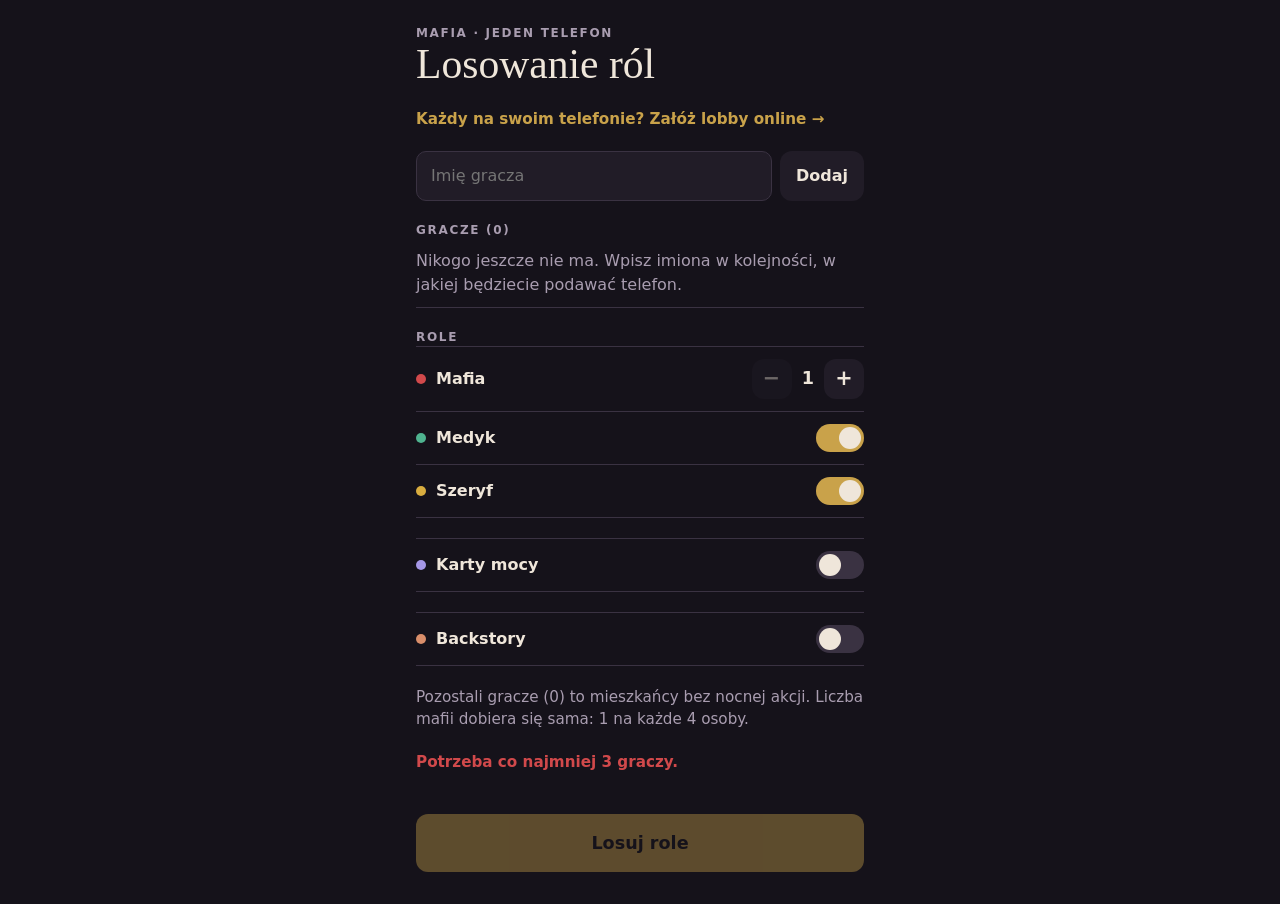
==== commit 890da84e: "Harden online mode against eavesdropping, spoofing and replay - Lobby code is derived from the host'" ====
--- a/index.html
+++ b/index.html
@@ -3,6 +3,8 @@
 <head>
 <meta charset="utf-8">
 <meta name="viewport" content="width=device-width, initial-scale=1, viewport-fit=cover">
+<meta http-equiv="Content-Security-Policy" content="default-src 'none'; script-src 'self'; style-src 'self' 'unsafe-inline' https://fonts.googleapis.com; font-src https://fonts.gstatic.com; img-src 'self' data:; base-uri 'none'; form-action 'none'">
+<meta name="referrer" content="no-referrer">
 <title>Mafia Losowanie Ról</title>
 <link rel="preconnect" href="https://fonts.googleapis.com">
 <link rel="preconnect" href="https://fonts.gstatic.com" crossorigin>
@@ -13,232 +15,6 @@
 <main class="app" id="app"></main>
 
 <script src="shared.js"></script>
-<script>
-(() => {
-  const { ROLES, POWER_BY_ID, STORIES, esc, defaultConfig, validate, deal, renderConfig,
-          applyConfigAction, autoMafia, renderIdentity, confirmBox, keepAwake } = window.Mafia;
-
-  // Link do trybu online. Na stronie GitHub Pages wystarcza ścieżka względna.
-  const ONLINE_URL = "online.html";
-
-  const STORE_KEY = "mafia-roles-v1";
-  const app = document.getElementById("app");
-
-  const saved = load();
-  const state = {
-    players: saved.players || [],
-    cfg: defaultConfig(saved),
-    assignment: null,   // [{ name, role, power, story }]
-    index: 0,
-    phase: "setup",     // setup | handoff | reveal | done
-    confirm: null,
-    showRoster: false
-  };
-
-  function load() {
-    try { return JSON.parse(localStorage.getItem(STORE_KEY)) || {}; } catch { return {}; }
-  }
-  function save() {
-    try { localStorage.setItem(STORE_KEY, JSON.stringify({ players: state.players, ...state.cfg })); } catch {}
-  }
-
-  function startDeal() {
-    const dealt = deal(state.cfg, state.players.length);
-    state.assignment = state.players.map((name, i) => ({ name, ...dealt[i] }));
-    state.index = 0;
-    state.phase = "handoff";
-    state.confirm = null;
-    state.showRoster = false;
-    keepAwake();
-  }
-
-  function addPlayer(raw) {
-    const name = raw.trim().replace(/\s+/g, " ");
-    if (!name) return "";
-    if (state.players.some(p => p.toLowerCase() === name.toLowerCase())) return `${name} już jest na liście.`;
-    state.players.push(name);
-    autoMafia(state.cfg, state.players.length);
-    save();
-    return "";
-  }
-
-  // ---------- Render ----------
-  let lastPhase = null;
-  function render(focusInput) {
-    const fn = { setup: renderSetup, handoff: renderHandoff, reveal: renderReveal, done: renderDone }[state.phase];
-    app.innerHTML = fn();
-    if (focusInput) {
-      const inp = document.getElementById("name-input");
-      if (inp) inp.focus();
-    }
-    if (state.phase !== lastPhase || state.phase !== "setup") window.scrollTo(0, 0);
-    lastPhase = state.phase;
-  }
-
-  function renderSetup() {
-    const n = state.players.length;
-    const v = validate(state.cfg, n);
-    const list = n
-      ? state.players.map((p, i) => `
-          <li>
-            <span class="num">${i + 1}.</span>
-            <span class="name">${esc(p)}</span>
-            <button class="btn-remove" data-act="remove" data-i="${i}" aria-label="Usuń ${esc(p)}">×</button>
-          </li>`).join("")
-      : `<li class="empty">Nikogo jeszcze nie ma. Wpisz imiona w kolejności, w jakiej będziecie podawać telefon.</li>`;
-
-    return `
-      <section class="screen">
-        <div>
-          <div class="eyebrow">Mafia · jeden telefon</div>
-          <h1>Losowanie ról</h1>
-        </div>
-        <a class="mode-link" href="${ONLINE_URL}">Każdy na swoim telefonie? Załóż lobby online →</a>
-
-        <form class="add-row" id="add-form" autocomplete="off">
-          <input id="name-input" type="text" placeholder="Imię gracza" maxlength="24" enterkeyhint="done" aria-label="Imię gracza">
-          <button type="submit">Dodaj</button>
-        </form>
-        <p class="warn" id="add-err" hidden></p>
-
-        <div>
-          <div class="eyebrow">Gracze (${n})</div>
-          <ul class="players">${list}</ul>
-        </div>
-
-        ${renderConfig(state.cfg, n)}
-        ${v.ok ? "" : `<p class="warn">${v.msg}</p>`}
-
-        <div class="spacer"></div>
-        <div class="actions">
-          <button class="btn-primary" data-act="deal" ${v.ok ? "" : "disabled"}>Losuj role</button>
-          ${n ? `<button class="btn-ghost" data-act="clear">Wyczyść listę</button>` : ""}
-          ${state.confirm === "clear" ? confirmBox("Usunąć wszystkich graczy z listy?", "clear-yes") : ""}
-        </div>
-      </section>`;
-  }
-
-  function progress() {
-    const total = state.assignment.length;
-    return `
-      <div style="width:100%;display:flex;flex-direction:column;gap:8px">
-        <div class="progress">Gracz ${state.index + 1} z ${total}</div>
-        <div class="progress-bar"><div style="width:${(state.index / total) * 100}%"></div></div>
-      </div>`;
-  }
-
-  function renderHandoff() {
-    const p = state.assignment[state.index];
-    return `
-      <section class="screen handoff">
-        ${progress()}
-        <div class="spacer"></div>
-        <p class="muted">Podaj telefon do</p>
-        <div class="who">${esc(p.name)}</div>
-        <p class="muted">Upewnij się, że nikt inny nie patrzy na ekran.</p>
-        <div class="spacer"></div>
-        <div class="actions" style="width:100%">
-          <button class="btn-primary" data-act="show">Jestem ${esc(p.name)}, pokaż rolę</button>
-          <button class="btn-ghost" data-act="abort">Przerwij grę</button>
-          ${state.confirm === "abort" ? confirmBox("Przerwać? Role trzeba będzie wylosować od nowa.", "abort-yes") : ""}
-        </div>
-      </section>`;
-  }
-
-  function renderReveal() {
-    const p = state.assignment[state.index];
-    const partners = state.assignment.filter(a => a.role === "mafia" && a.name !== p.name).map(a => a.name);
-    const last = state.index === state.assignment.length - 1;
-    return `
-      <section class="screen">
-        ${progress()}
-        ${renderIdentity(p, partners)}
-        <div class="spacer"></div>
-        <button class="btn-primary" data-act="hide">${last ? "Zapamiętane, zakończ" : "Zapamiętane, ukryj i podaj dalej"}</button>
-      </section>`;
-  }
-
-  function renderDone() {
-    const roster = state.assignment.map(a => {
-      const r = ROLES[a.role];
-      const pw = a.power ? `<span class="p">${POWER_BY_ID[a.power].name}</span>` : "";
-      const st = a.story !== null ? `<span class="s">${STORIES[a.story].t}</span>` : "";
-      return `<li><span>${esc(a.name)}${pw}${st}</span><span class="r" style="color:${r.color}">${r.name}</span></li>`;
-    }).join("");
-    return `
-      <section class="screen">
-        <div>
-          <div class="eyebrow">Wszyscy znają role</div>
-          <h2>Miasto zasypia</h2>
-        </div>
-        <p class="muted">Oddajcie telefon prowadzącemu. Tylko prowadzący może zajrzeć do listy ról.</p>
-        ${state.assignment.some(x => x.story !== null) ? `<p>Pierwszego dnia każdy po kolei opowiada swoje backstory.</p>` : ""}
-        ${state.showRoster
-          ? `<ul class="roster">${roster}</ul>
-             <button class="btn-ghost" data-act="hide-roster">Ukryj listę</button>`
-          : `<button class="btn-ghost" data-act="show-roster">Pokaż role (tylko prowadzący)</button>
-             ${state.confirm === "roster" ? confirmBox("Na pewno jesteś prowadzącym? Lista pokaże role wszystkich graczy.", "roster-yes") : ""}`}
-        <div class="spacer"></div>
-        <div class="actions">
-          <button class="btn-primary" data-act="deal">Nowe losowanie, ci sami gracze</button>
-          <button class="btn-ghost" data-act="to-setup">Zmień graczy lub role</button>
-        </div>
-      </section>`;
-  }
-
-  // ---------- Events ----------
-  app.addEventListener("submit", e => {
-    e.preventDefault();
-    const inp = document.getElementById("name-input");
-    const err = addPlayer(inp.value);
-    render(true);
-    if (err) {
-      const el = document.getElementById("add-err");
-      el.textContent = err;
-      el.hidden = false;
-      document.getElementById("name-input").value = inp.value;
-    }
-  });
-
-  app.addEventListener("change", e => {
-    const act = e.target.dataset.act;
-    if (!act) return;
-    if (applyConfigAction(state.cfg, act, e.target, state.players.length)) { save(); render(); }
-  });
-
-  app.addEventListener("click", e => {
-    const btn = e.target.closest("button[data-act]");
-    if (!btn || btn.disabled) return;
-    const act = btn.dataset.act;
-    if (applyConfigAction(state.cfg, act, btn, state.players.length)) { save(); render(); return; }
-    switch (act) {
-      case "remove":
-        state.players.splice(+btn.dataset.i, 1);
-        autoMafia(state.cfg, state.players.length);
-        break;
-      case "clear": state.confirm = "clear"; break;
-      case "clear-yes": state.players = []; state.cfg.mafia = 1; state.cfg.mafiaTouched = false; state.confirm = null; break;
-      case "deal": if (validate(state.cfg, state.players.length).ok) startDeal(); break;
-      case "show": state.phase = "reveal"; state.confirm = null; break;
-      case "hide":
-        state.index += 1;
-        state.phase = state.index >= state.assignment.length ? "done" : "handoff";
-        break;
-      case "abort": state.confirm = "abort"; break;
-      case "abort-yes": state.phase = "setup"; state.assignment = null; state.confirm = null; break;
-      case "show-roster": state.confirm = "roster"; break;
-      case "roster-yes": state.showRoster = true; state.confirm = null; break;
-      case "hide-roster": state.showRoster = false; break;
-      case "to-setup": state.phase = "setup"; state.assignment = null; state.confirm = null; break;
-      case "confirm-no": state.confirm = null; break;
-      default: return;
-    }
-    save();
-    render();
-  });
-
-  render();
-})();
-</script>
+<script src="single.js"></script>
 </body>
 </html>
